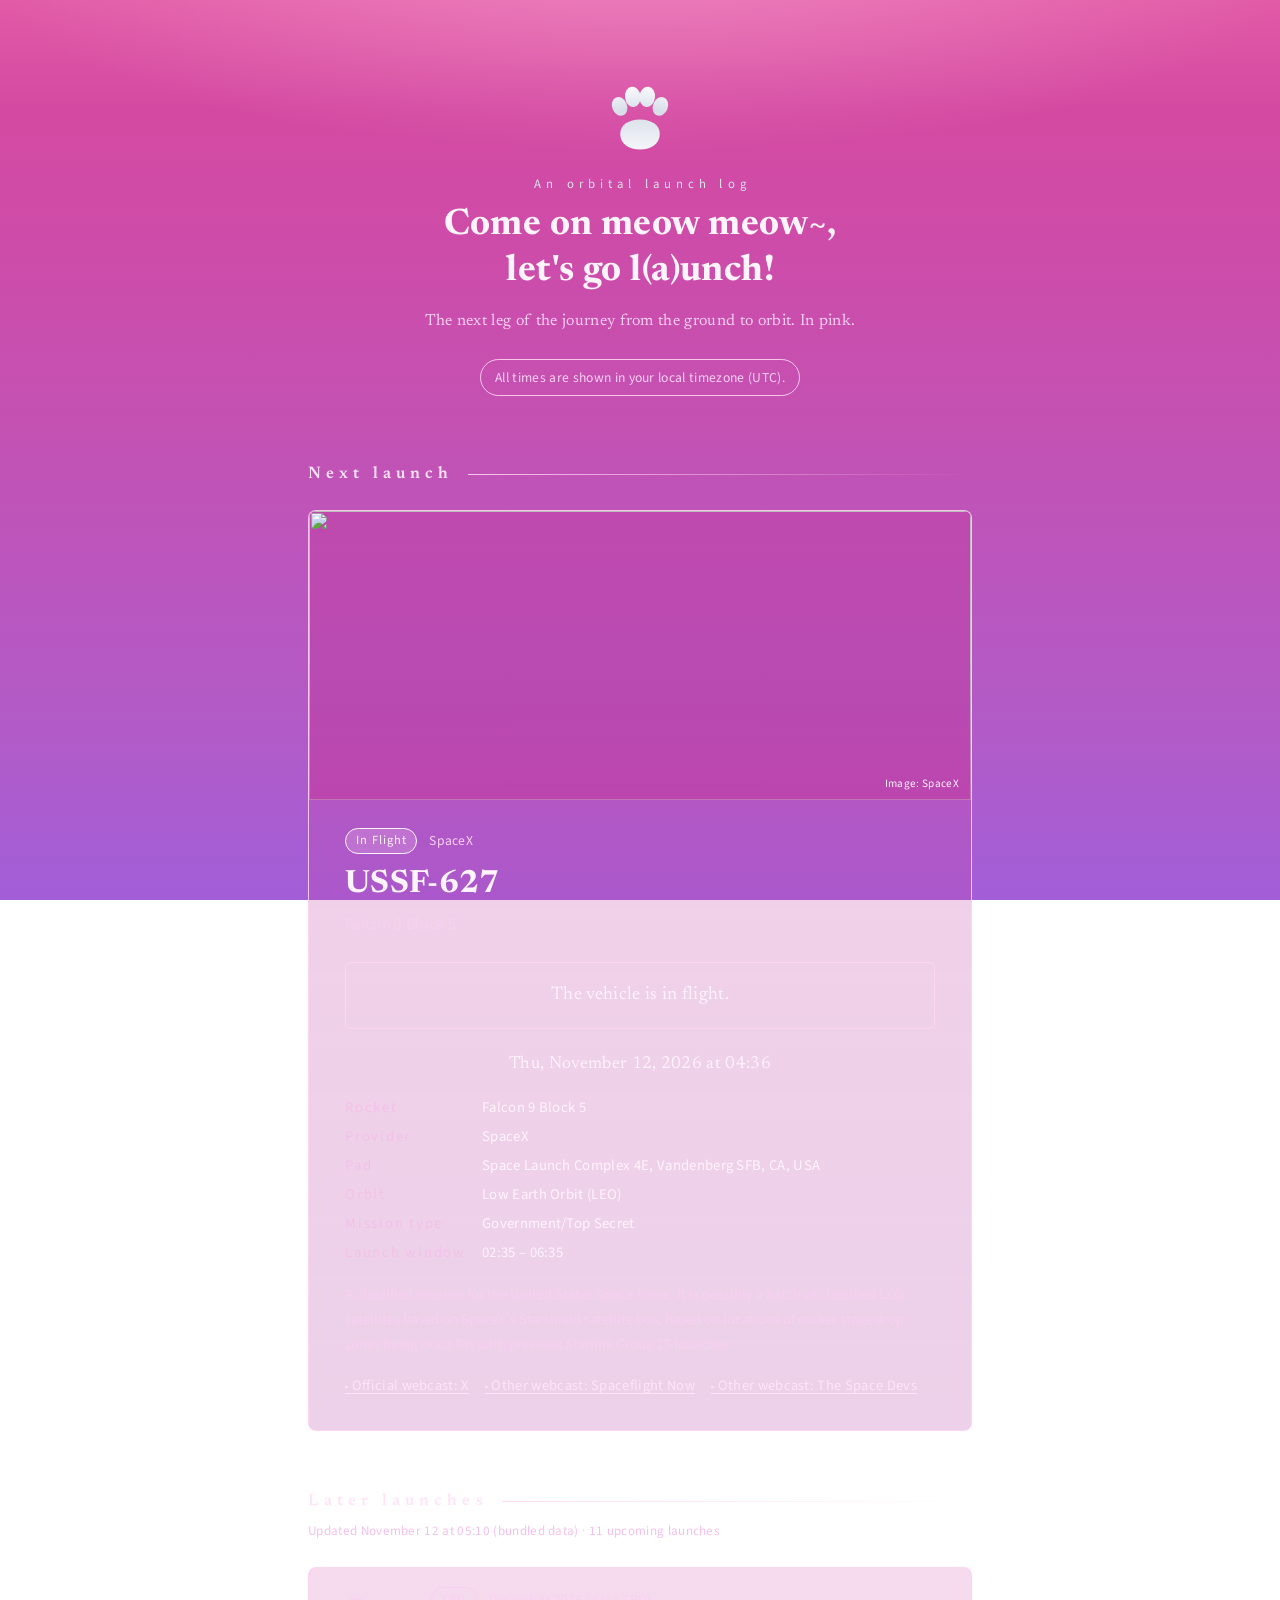
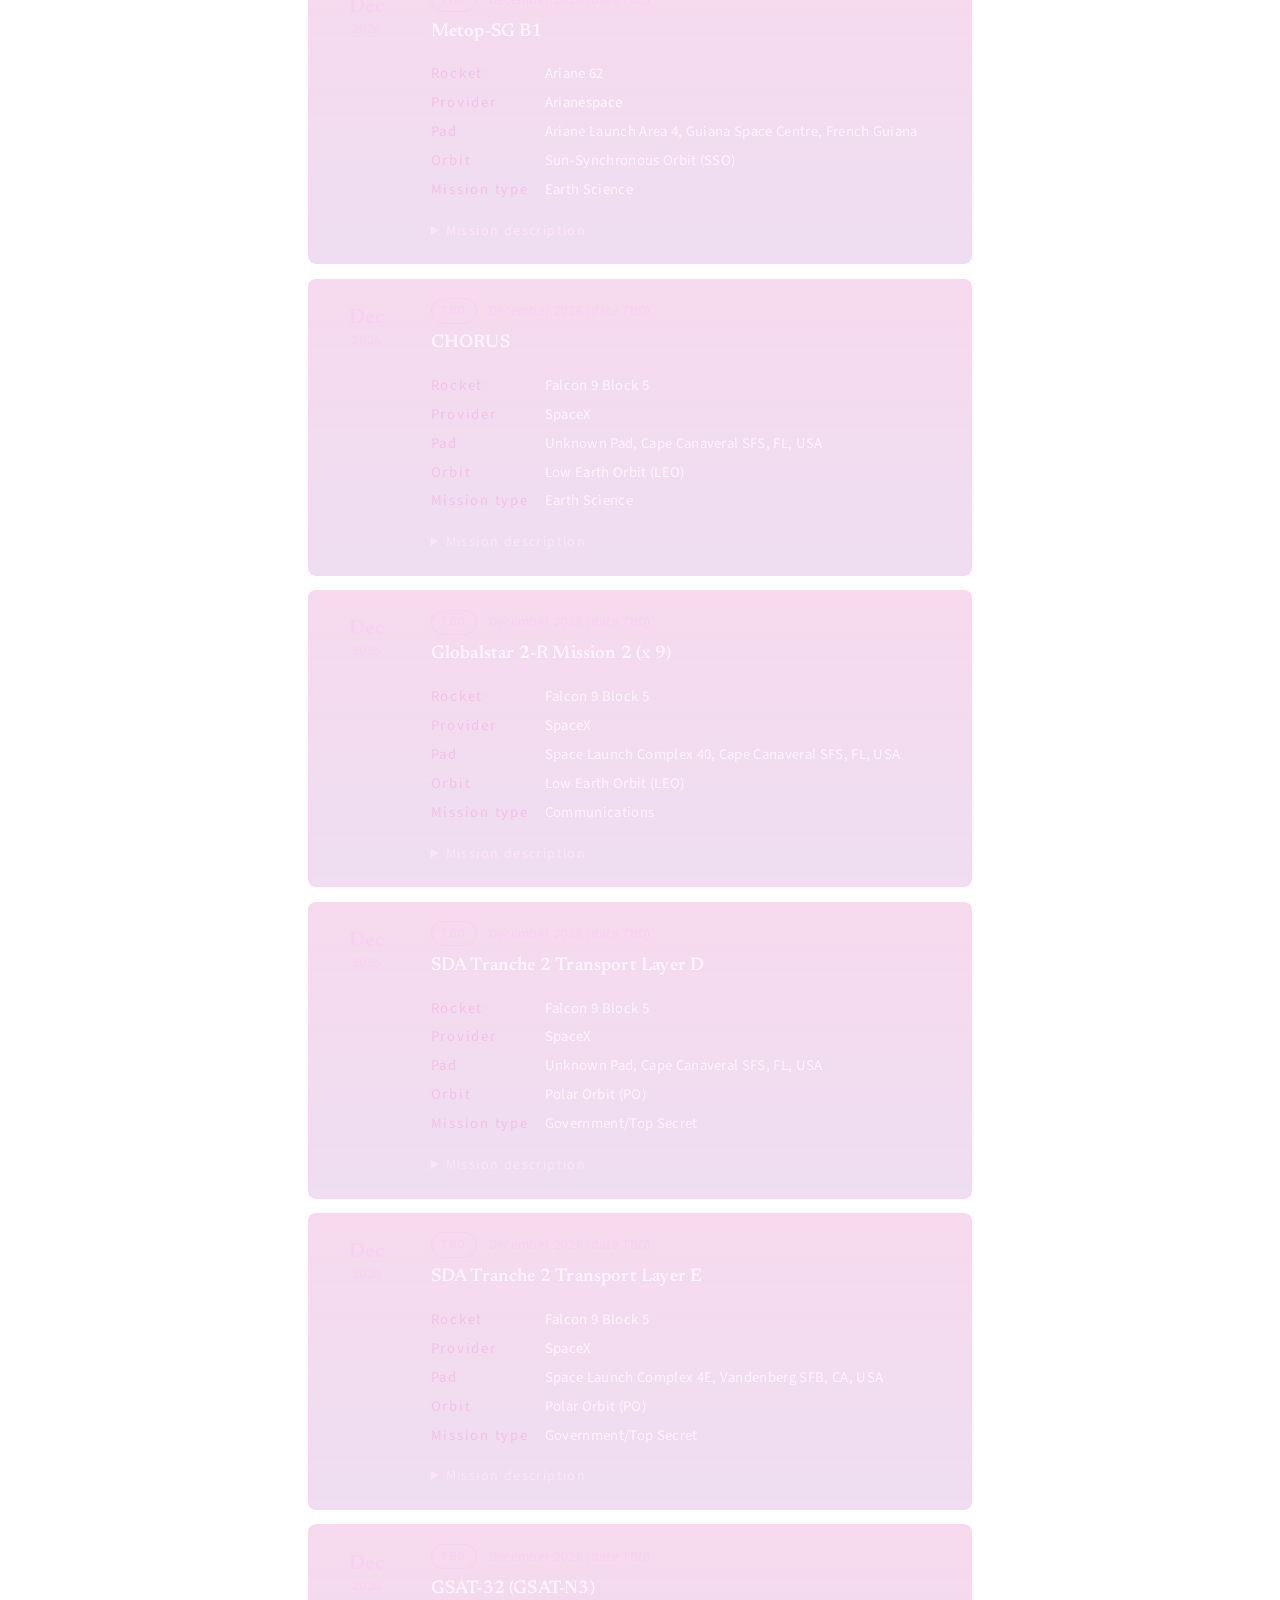
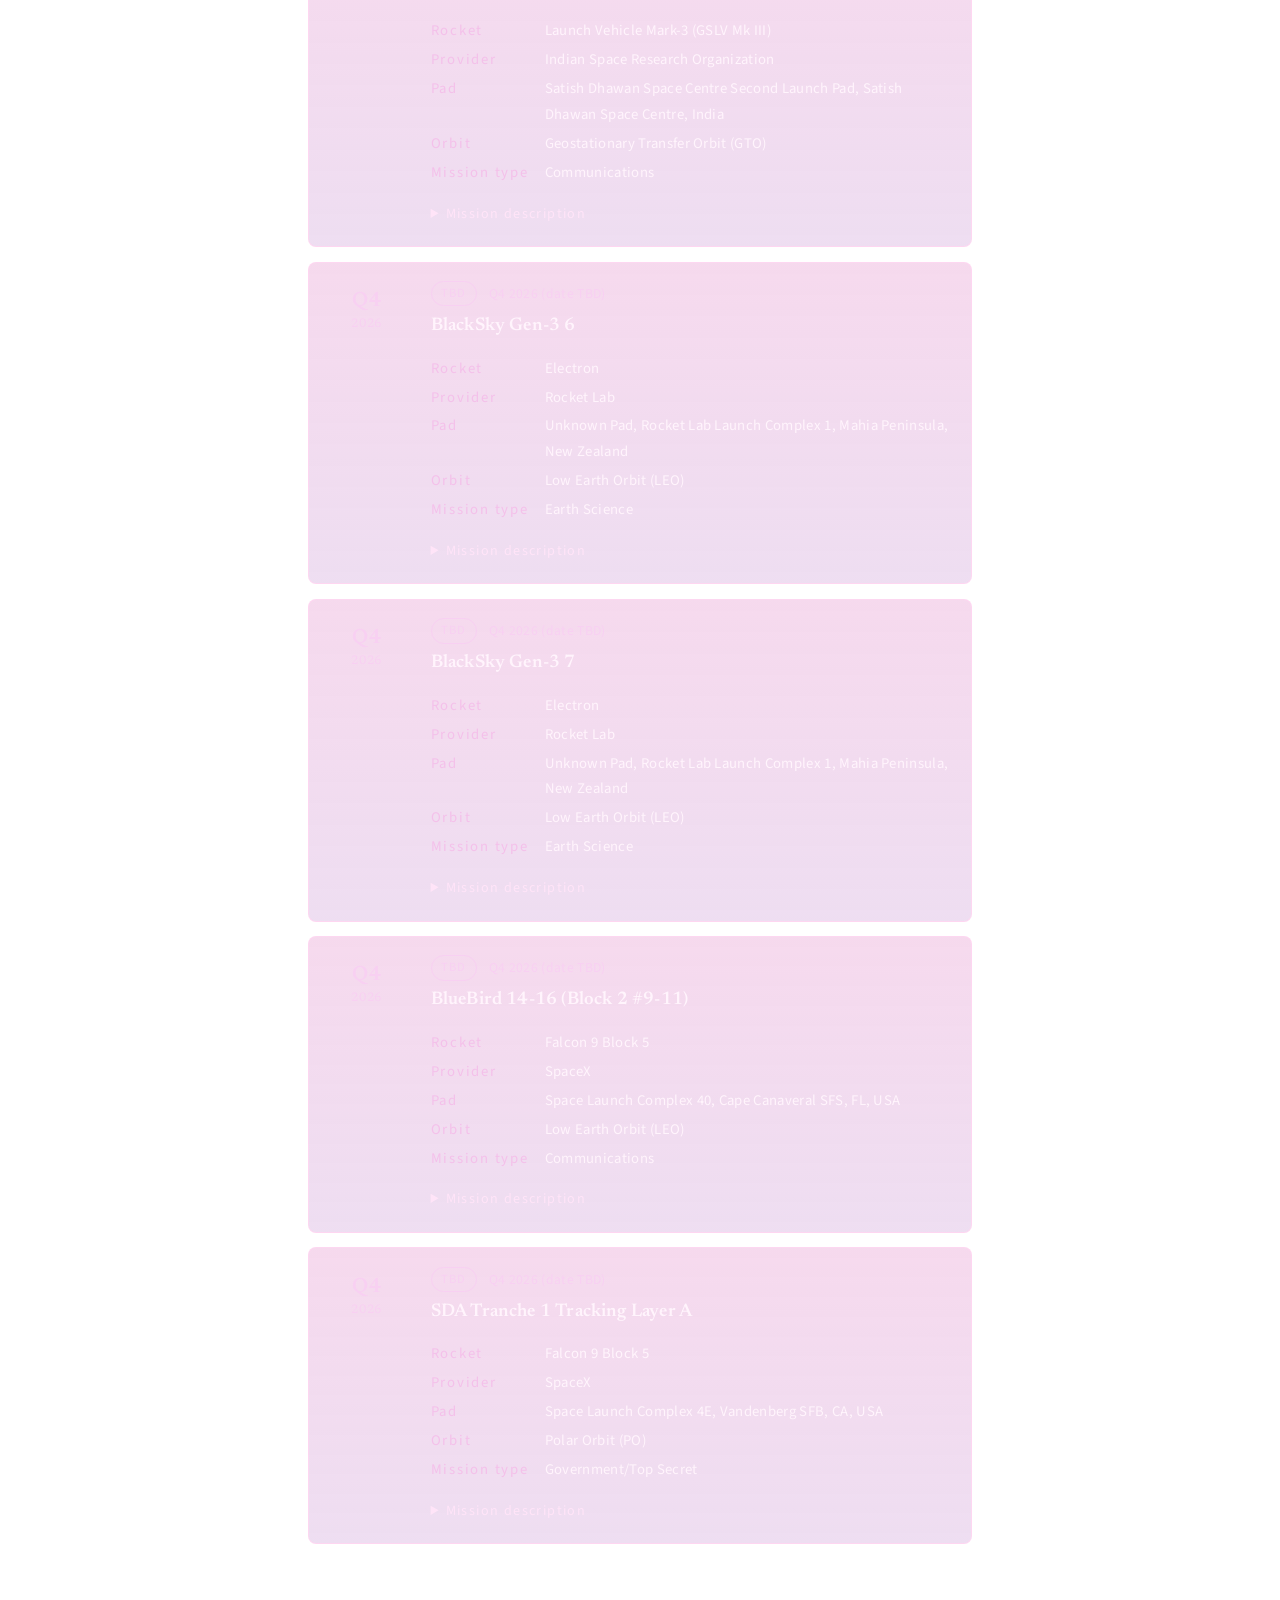
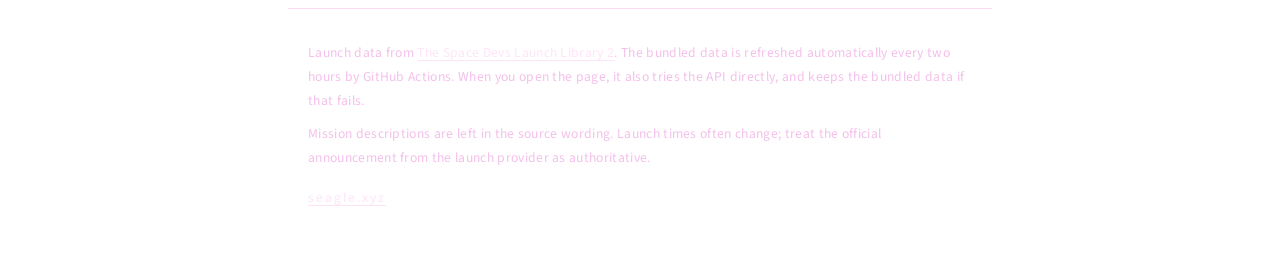
==== pink/index.html @ 797d3ab5 "Add a hidden pink launch log at /pink/ Standalone copy of the launch tracker with a pink-purple them" ====
<!doctype html>
<html lang="en">
<head>
  <meta charset="utf-8">
  <meta name="viewport" content="width=device-width, initial-scale=1">
  <title>Come on meow meow~, let's go l(a)unch! — An orbital launch log</title>
  <meta name="description" content="Come on meow meow~, let's go l(a)unch! Missions, rockets, pads, and countdowns, shown in your local timezone. Data from The Space Devs Launch Library 2.">
  <meta name="theme-color" content="#d44aa2">
  <meta name="color-scheme" content="light">
  <link rel="icon" href="data:image/svg+xml,%3Csvg xmlns='http://www.w3.org/2000/svg' viewBox='0 0 32 32'%3E%3Cg fill='%23e7ebf2'%3E%3Cellipse cx='8.6' cy='12.6' rx='3.1' ry='4' transform='rotate(-22 8.6 12.6)'/%3E%3Cellipse cx='13.4' cy='8.4' rx='3.2' ry='4.2' transform='rotate(-7 13.4 8.4)'/%3E%3Cellipse cx='18.6' cy='8.4' rx='3.2' ry='4.2' transform='rotate(7 18.6 8.4)'/%3E%3Cellipse cx='23.4' cy='12.6' rx='3.1' ry='4' transform='rotate(22 23.4 12.6)'/%3E%3Cellipse cx='16' cy='22.2' rx='7.4' ry='6'/%3E%3C/g%3E%3C/svg%3E">
  <link rel="preconnect" href="https://fonts.googleapis.com">
  <link rel="preconnect" href="https://fonts.gstatic.com" crossorigin>
  <link href="https://fonts.googleapis.com/css2?family=Newsreader:opsz,wght@6..72,400;6..72,600;6..72,700&family=Source+Sans+3:wght@300;400;500&display=swap" rel="stylesheet">
  <link rel="stylesheet" href="styles.css">
</head>
<body>
  <a class="skip" href="#log">Skip to launch list</a>

  <header class="masthead">
    <svg class="sigil" viewBox="0 0 120 120" aria-hidden="true" focusable="false">
      <defs>
        <linearGradient id="paw-silver" x1="60" y1="8" x2="60" y2="116" gradientUnits="userSpaceOnUse">
          <stop offset="0%" stop-color="#fbfcfe" />
          <stop offset="42%" stop-color="#d8dee8" />
          <stop offset="100%" stop-color="#f4f6fa" />
        </linearGradient>
      </defs>
      <g class="paw" fill="url(#paw-silver)">
        <ellipse cx="26" cy="44" rx="12.5" ry="16" transform="rotate(-22 26 44)" />
        <ellipse cx="48" cy="28" rx="13" ry="17" transform="rotate(-7 48 28)" />
        <ellipse cx="72" cy="28" rx="13" ry="17" transform="rotate(7 72 28)" />
        <ellipse cx="94" cy="44" rx="12.5" ry="16" transform="rotate(22 94 44)" />
        <path d="M60 66c18.2 0 33 9.2 33 23.5 0 16.5-14.8 26.5-33 26.5S27 106 27 89.5C27 75.2 41.8 66 60 66z" />
      </g>
    </svg>
    <p class="kicker">An orbital launch log</p>
    <h1>Come on meow meow~, let's go l(a)unch!</h1>
    <p class="lede">The next leg of the journey from the ground to orbit. In pink.</p>
    <p class="tz-note" id="tz-note">All times are shown in your local timezone.</p>
  </header>

  <main>
    <section class="featured" id="featured" aria-labelledby="featured-heading">
      <h2 id="featured-heading" class="section-title">Next launch</h2>
      <div class="featured-body" id="featured-body">
        <p class="placeholder">Loading launch data…</p>
      </div>
    </section>

    <section class="log" id="log" aria-labelledby="log-heading" tabindex="-1">
      <div class="log-head">
        <h2 id="log-heading" class="section-title">Later launches</h2>
        <p class="log-meta" id="log-meta" aria-live="polite"></p>
      </div>
      <ol class="entries" id="entries"></ol>
    </section>
  </main>

  <footer class="colophon">
    <p>
      Launch data from <a href="https://thespacedevs.com/llapi">The Space Devs Launch Library 2</a>.
      The bundled data is refreshed automatically every two hours by GitHub Actions. When you open the page, it also tries the API directly, and keeps the bundled data if that fails.
    </p>
    <p>Mission descriptions are left in the source wording. Launch times often change; treat the official announcement from the launch provider as authoritative.</p>
    <p class="small"><a href="https://seagle.xyz">seagle.xyz</a></p>
  </footer>

  <template id="tpl-entry">
    <li class="entry">
      <div class="entry-date">
        <span class="entry-day"></span>
        <span class="entry-month"></span>
      </div>
      <article class="entry-main">
        <p class="entry-status"><span class="badge"></span><span class="entry-when"></span></p>
        <h3 class="entry-name"></h3>
        <dl class="facts"></dl>
        <details class="entry-desc" hidden>
          <summary>Mission description</summary>
          <p lang="en"></p>
        </details>
        <p class="entry-links"></p>
      </article>
    </li>
  </template>

  <script src="app.js" defer></script>
</body>
</html>
---- pink/styles.css ----
/* Come on meow meow~, let's go l(a)unch! — bright pink-to-purple wash, light pink type. */

:root {
  --ink: #d44aa2;
  --card: rgba(176, 42, 146, 0.18);
  --card-solid: #c447b0;
  --line: rgba(255, 214, 242, 0.88);
  --paper: #fff4fc;
  --paper-dim: #f8d0f2;
  --muted: #f4c0ea;
  --gold: #ffe4f8;
  --gold-soft: rgba(255, 220, 245, 0.2);
  --silver: #e7ebf2;
  --silver-hi: #fbfcfe;
  --silver-mid: #d8dee8;
  --sage: #ffe8f6;
  --rust: #ffd0ea;
  --sky: #f6d4ff;

  --serif: "Newsreader", "Iowan Old Style", "Palatino Linotype", Palatino, serif;
  --sans: "Source Sans 3", "Source Sans Pro", "Helvetica Neue", Helvetica, Arial, sans-serif;

  --measure: 44rem;
  --radius: 8px;
}

*,
*::before,
*::after { box-sizing: border-box; }

html {
  -webkit-text-size-adjust: 100%;
  color-scheme: light;
}

body {
  margin: 0;
  min-height: 100vh;
  background:
    radial-gradient(78% 34% at 50% -6%, rgba(255, 188, 222, 0.42), transparent 68%),
    linear-gradient(180deg,
      #e15aa6 0%,
      #d44aa2 12%,
      #cd4ca9 28%,
      #c451b2 46%,
      #bb56be 64%,
      #b15bc8 82%,
      #a25ed8 100%);
  background-attachment: fixed;
  color: var(--paper);
  font-family: var(--sans);
  font-weight: 400;
  font-size: 1rem;
  line-height: 1.75;
  letter-spacing: 0.02em;
}

a {
  color: var(--gold);
  text-decoration-thickness: 1px;
  text-underline-offset: 0.2em;
}
a:hover { color: var(--paper); }

:focus-visible {
  outline: 2px solid var(--gold);
  outline-offset: 3px;
  border-radius: 2px;
}

.skip {
  position: absolute;
  left: 1rem;
  top: -3rem;
  padding: 0.5rem 0.9rem;
  background: #d42d92;
  color: #fff5fc;
  border: 1px solid var(--line);
  z-index: 10;
}
.skip:focus { top: 1rem; }

/* ---------- Masthead ---------- */

.masthead {
  max-width: var(--measure);
  margin: 0 auto;
  padding: 3.5rem 1.25rem 1.5rem;
  text-align: center;
}

.sigil {
  width: 4.5rem;
  height: 4.5rem;
  margin-bottom: 0.75rem;
  overflow: visible;
  color: var(--silver);
}

.kicker {
  margin: 0;
  color: var(--silver);
  font-size: 0.8rem;
  letter-spacing: 0.4em;
  padding-left: 0.4em; /* offset letter-spacing so the line stays visually centered */
  background-image: linear-gradient(180deg, var(--silver-hi) 0%, var(--silver-mid) 46%, #f4f6fa 100%);
  -webkit-background-clip: text;
  background-clip: text;
  -webkit-text-fill-color: transparent;
}

h1 {
  margin: 0.45rem 0 0.7rem;
  font-family: var(--serif);
  font-weight: 700;
  font-size: clamp(1.7rem, 4.5vw, 2.28rem);
  letter-spacing: 0.012em;
  padding-left: 0.012em;
  line-height: 1.28;
  text-wrap: balance;
  color: var(--paper);
}

.lede {
  margin: 0 auto;
  max-width: 28em;
  color: var(--paper-dim);
  font-family: var(--serif);
}

.tz-note {
  display: inline-block;
  margin: 1.5rem 0 0;
  padding: 0.35rem 0.9rem;
  border: 1px solid var(--line);
  border-radius: 999px;
  color: var(--paper-dim);
  font-size: 0.85rem;
}

/* ---------- Shared ---------- */

main {
  max-width: var(--measure);
  margin: 0 auto;
  padding: 0 1.25rem;
}

.section-title {
  display: flex;
  align-items: center;
  gap: 0.9rem;
  margin: 0 0 1.25rem;
  font-family: var(--serif);
  font-weight: 600;
  font-size: 1.05rem;
  letter-spacing: 0.3em;
  color: var(--gold);
}
.section-title::after {
  content: "";
  flex: 1;
  height: 1px;
  background: linear-gradient(to right, var(--line), transparent);
}

.badge {
  display: inline-block;
  padding: 0.05rem 0.6rem;
  border: 1px solid currentColor;
  border-radius: 999px;
  font-size: 0.78rem;
  letter-spacing: 0.08em;
  white-space: nowrap;
  color: var(--paper-dim);
}
.badge[data-tone="go"] { color: var(--paper); }
.badge[data-tone="flight"] { color: var(--paper); background: var(--gold-soft); }
.badge[data-tone="hold"] { color: var(--rust); }
.badge[data-tone="tbc"] { color: var(--sky); }

.placeholder,
.empty {
  color: var(--paper-dim);
  font-family: var(--serif);
  text-align: center;
  padding: 2rem 0;
}

/* ---------- Next launch ---------- */

.featured {
  margin: 2.5rem 0 3.5rem;
}

.featured-card {
  position: relative;
  border: 1px solid var(--line);
  border-radius: var(--radius);
  background: linear-gradient(180deg, rgba(214, 84, 176, 0.28), rgba(168, 46, 156, 0.22));
  overflow: hidden;
}

.featured-figure {
  margin: 0;
  position: relative;
  aspect-ratio: 16 / 7;
  background: rgba(176, 48, 150, 0.28);
}
.featured-figure img {
  width: 100%;
  height: 100%;
  object-fit: cover;
  display: block;
  filter: saturate(0.92) brightness(0.98);
}
.featured-figure::after {
  content: "";
  position: absolute;
  inset: 0;
  background: linear-gradient(180deg, transparent 52%, rgba(196, 64, 168, 0.55) 100%);
}
.featured-figure figcaption {
  position: absolute;
  right: 0.75rem;
  bottom: 0.4rem;
  z-index: 1;
  font-size: 0.7rem;
  color: var(--paper);
}

.featured-text {
  padding: 1.25rem 1.25rem 1.5rem;
}

.featured-name {
  margin: 0.6rem 0 0.25rem;
  font-family: var(--serif);
  font-weight: 700;
  font-size: clamp(1.45rem, 5vw, 2rem);
  line-height: 1.35;
  letter-spacing: 0.01em;
  color: var(--paper);
}
.featured-sub {
  margin: 0;
  color: var(--paper-dim);
}

.countdown {
  margin: 1.5rem 0 0.5rem;
  display: grid;
  grid-template-columns: repeat(4, 1fr);
  gap: 0.5rem;
  text-align: center;
}
.countdown-unit {
  padding: 0.75rem 0.25rem 0.5rem;
  border: 1px solid var(--line);
  border-radius: 6px;
  background: rgba(255, 226, 246, 0.12);
}
.countdown-num {
  display: block;
  font-family: var(--serif);
  font-weight: 600;
  font-size: clamp(1.9rem, 9vw, 3rem);
  line-height: 1.1;
  font-variant-numeric: tabular-nums lining-nums;
  color: var(--paper);
}
.countdown-label {
  display: block;
  margin-top: 0.25rem;
  font-size: 0.78rem;
  color: var(--paper-dim);
  letter-spacing: 0.2em;
  padding-left: 0.2em;
}
.countdown-note {
  margin: 0.5rem 0 0;
  text-align: center;
  font-size: 0.85rem;
  color: var(--paper-dim);
}
.countdown-message {
  margin: 1.5rem 0 0.5rem;
  padding: 1rem;
  border: 1px solid var(--line);
  border-radius: 6px;
  text-align: center;
  font-family: var(--serif);
  font-size: 1.15rem;
  color: var(--paper);
}

.featured-when {
  margin: 1.25rem 0 0;
  font-family: var(--serif);
  font-size: 1.1rem;
  text-align: center;
  color: var(--paper);
}

/* ---------- Fact list ---------- */

.facts {
  display: grid;
  grid-template-columns: max-content 1fr;
  gap: 0.2rem 1rem;
  margin: 1rem 0 0;
  font-size: 0.92rem;
}
.facts dt {
  color: var(--muted);
  letter-spacing: 0.12em;
}
.facts dd {
  margin: 0;
  overflow-wrap: anywhere;
  color: var(--paper);
}

/* ---------- Description and links ---------- */

.entry-desc,
.featured-desc {
  margin-top: 1rem;
}
summary {
  cursor: pointer;
  color: var(--gold);
  font-size: 0.88rem;
  letter-spacing: 0.1em;
  width: fit-content;
}
details p,
.featured-desc p {
  margin: 0.5rem 0 0;
  color: var(--paper-dim);
  font-size: 0.92rem;
  line-height: 1.7;
  letter-spacing: 0;
  white-space: pre-line;
}

.entry-links,
.featured-links {
  display: flex;
  flex-wrap: wrap;
  gap: 0.4rem 1rem;
  margin: 1rem 0 0;
  font-size: 0.9rem;
}
.entry-links:empty { display: none; }
.watch::before {
  content: "▸ ";
  font-size: 0.8em;
}
.watch[data-live="true"]::after {
  content: "Live";
  margin-left: 0.4rem;
  padding: 0 0.4rem;
  border-radius: 2px;
  background: #e23d9c;
  color: #fff5fc;
  font-size: 0.75rem;
}

/* ---------- Later launches ---------- */

.log { margin-bottom: 4rem; }
.log:focus { outline: none; }

.log-head .section-title { margin-bottom: 0.25rem; }
.log-meta {
  margin: 0 0 1.5rem;
  font-size: 0.82rem;
  color: var(--muted);
}

.entries {
  list-style: none;
  margin: 0;
  padding: 0;
  display: flex;
  flex-direction: column;
  gap: 0.9rem;
}

.entry {
  display: grid;
  grid-template-columns: 3.6rem 1fr;
  gap: 1rem;
  padding: 1.15rem 1.1rem 1.25rem;
  border: 1px solid var(--line);
  border-radius: var(--radius);
  background: linear-gradient(180deg, rgba(214, 84, 176, 0.22), rgba(150, 48, 170, 0.16));
}
.entry:last-child { border-bottom: 1px solid var(--line); }

.entry-date {
  text-align: center;
  font-family: var(--serif);
  line-height: 1.15;
  padding-top: 0.2rem;
  color: var(--paper);
}
.entry-day {
  display: block;
  font-size: 1.9rem;
  font-weight: 600;
  font-variant-numeric: lining-nums;
}
.entry-month {
  display: block;
  margin-top: 0.2rem;
  font-size: 0.78rem;
  color: var(--paper-dim);
  letter-spacing: 0.05em;
}
.entry-date[data-vague="true"] .entry-day {
  color: var(--paper-dim);
  font-size: 1.3rem;
  padding-top: 0.35rem;
}

.entry-main { min-width: 0; }

.entry-status {
  display: flex;
  flex-wrap: wrap;
  align-items: center;
  gap: 0.35rem 0.75rem;
  margin: 0;
  font-size: 0.85rem;
  color: var(--paper-dim);
}

.entry-name {
  margin: 0.4rem 0 0;
  font-family: var(--serif);
  font-weight: 600;
  font-size: 1.15rem;
  line-height: 1.45;
  letter-spacing: 0.01em;
  color: var(--paper);
}

/* ---------- Footer ---------- */

.colophon {
  max-width: var(--measure);
  margin: 0 auto;
  padding: 2rem 1.25rem 3rem;
  border-top: 1px solid var(--line);
  color: var(--muted);
  font-size: 0.85rem;
}
.colophon p { margin: 0 0 0.6rem; }
.colophon .small { margin-top: 1rem; letter-spacing: 0.15em; }

/* ---------- Wider screens ---------- */

@media (min-width: 40rem) {
  .masthead { padding-top: 5rem; }
  .featured-text { padding: 1.75rem 2.25rem 2rem; }
  .entry { grid-template-columns: 5rem 1fr; gap: 1.5rem; }
  .entry-day { font-size: 2.3rem; }
}

/* ---------- Reduced motion ---------- */

@media (prefers-reduced-motion: reduce) {
  html { scroll-behavior: auto; }
}

@media (forced-colors: active) {
  .badge, .countdown-unit, .entry, .featured-card { border: 1px solid CanvasText; }
  .kicker {
    background-image: none;
    color: CanvasText;
    -webkit-text-fill-color: CanvasText;
  }
  .paw { fill: CanvasText; }
}
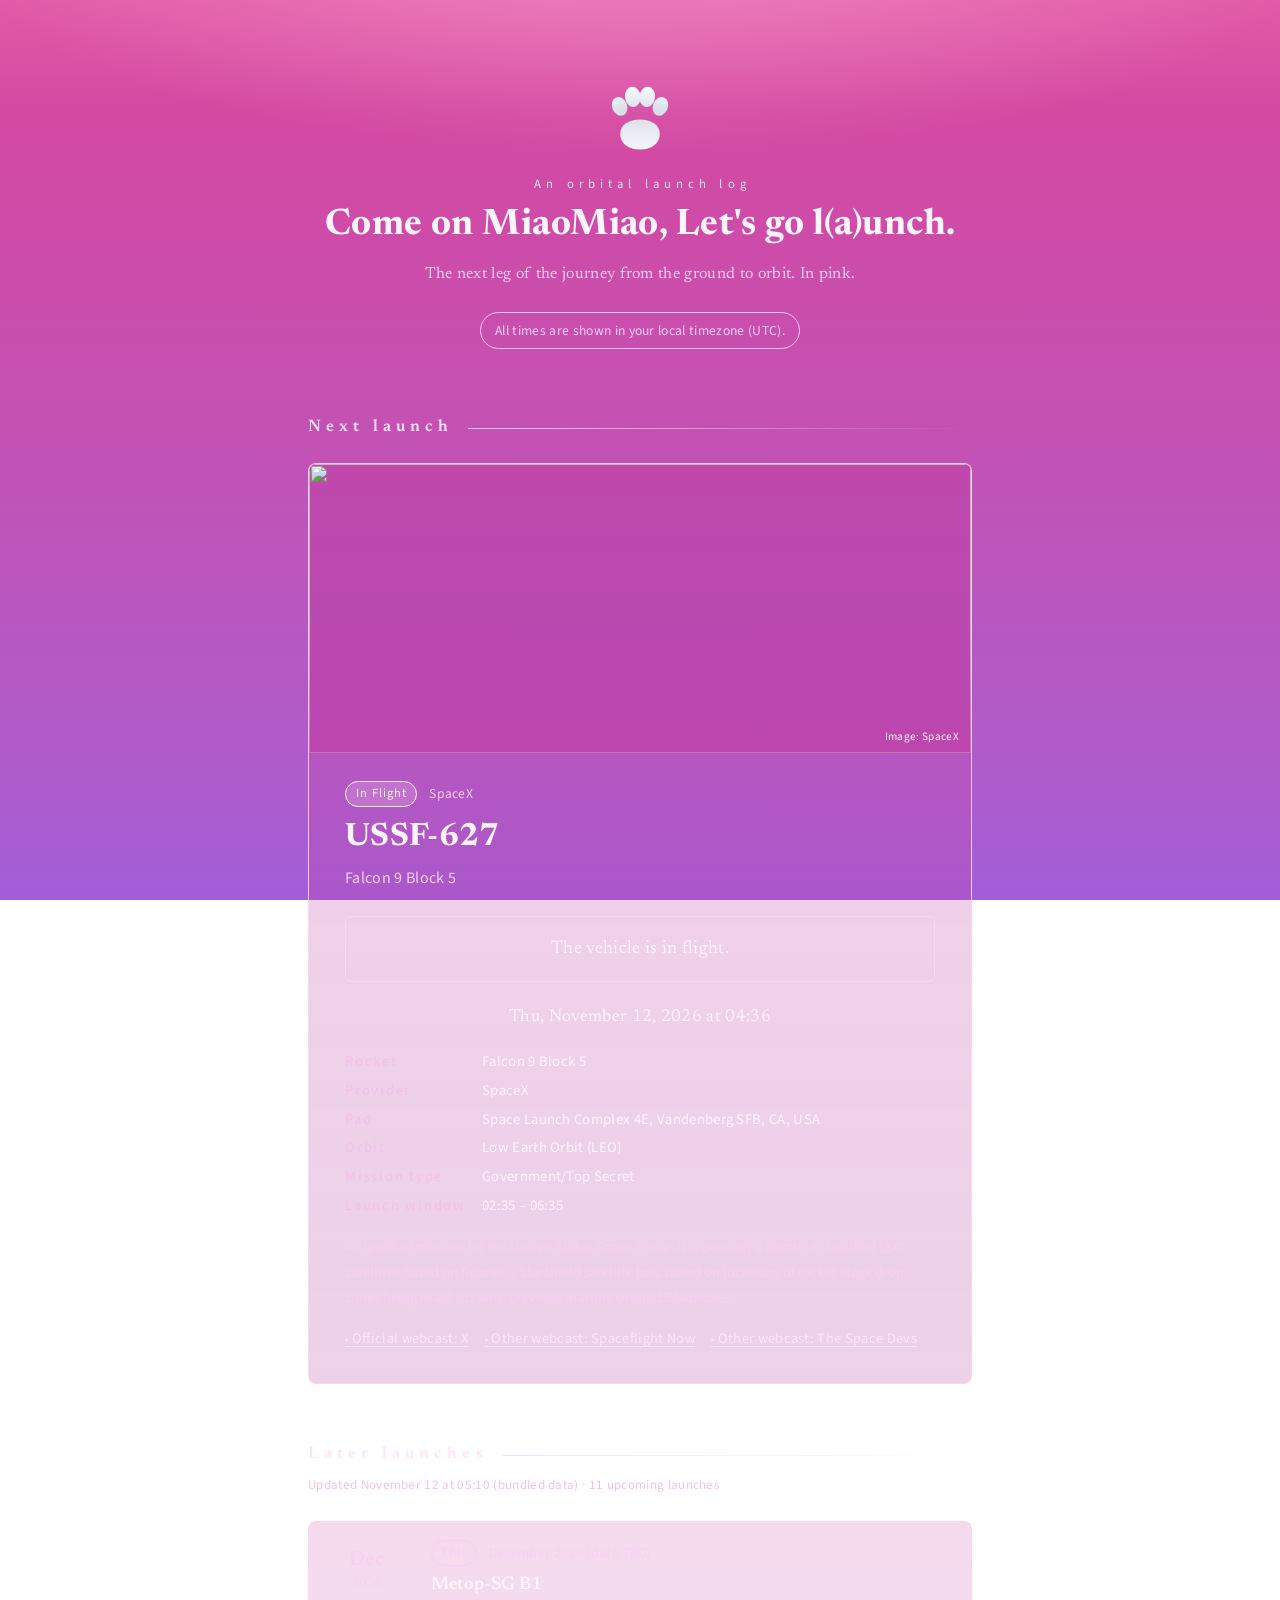
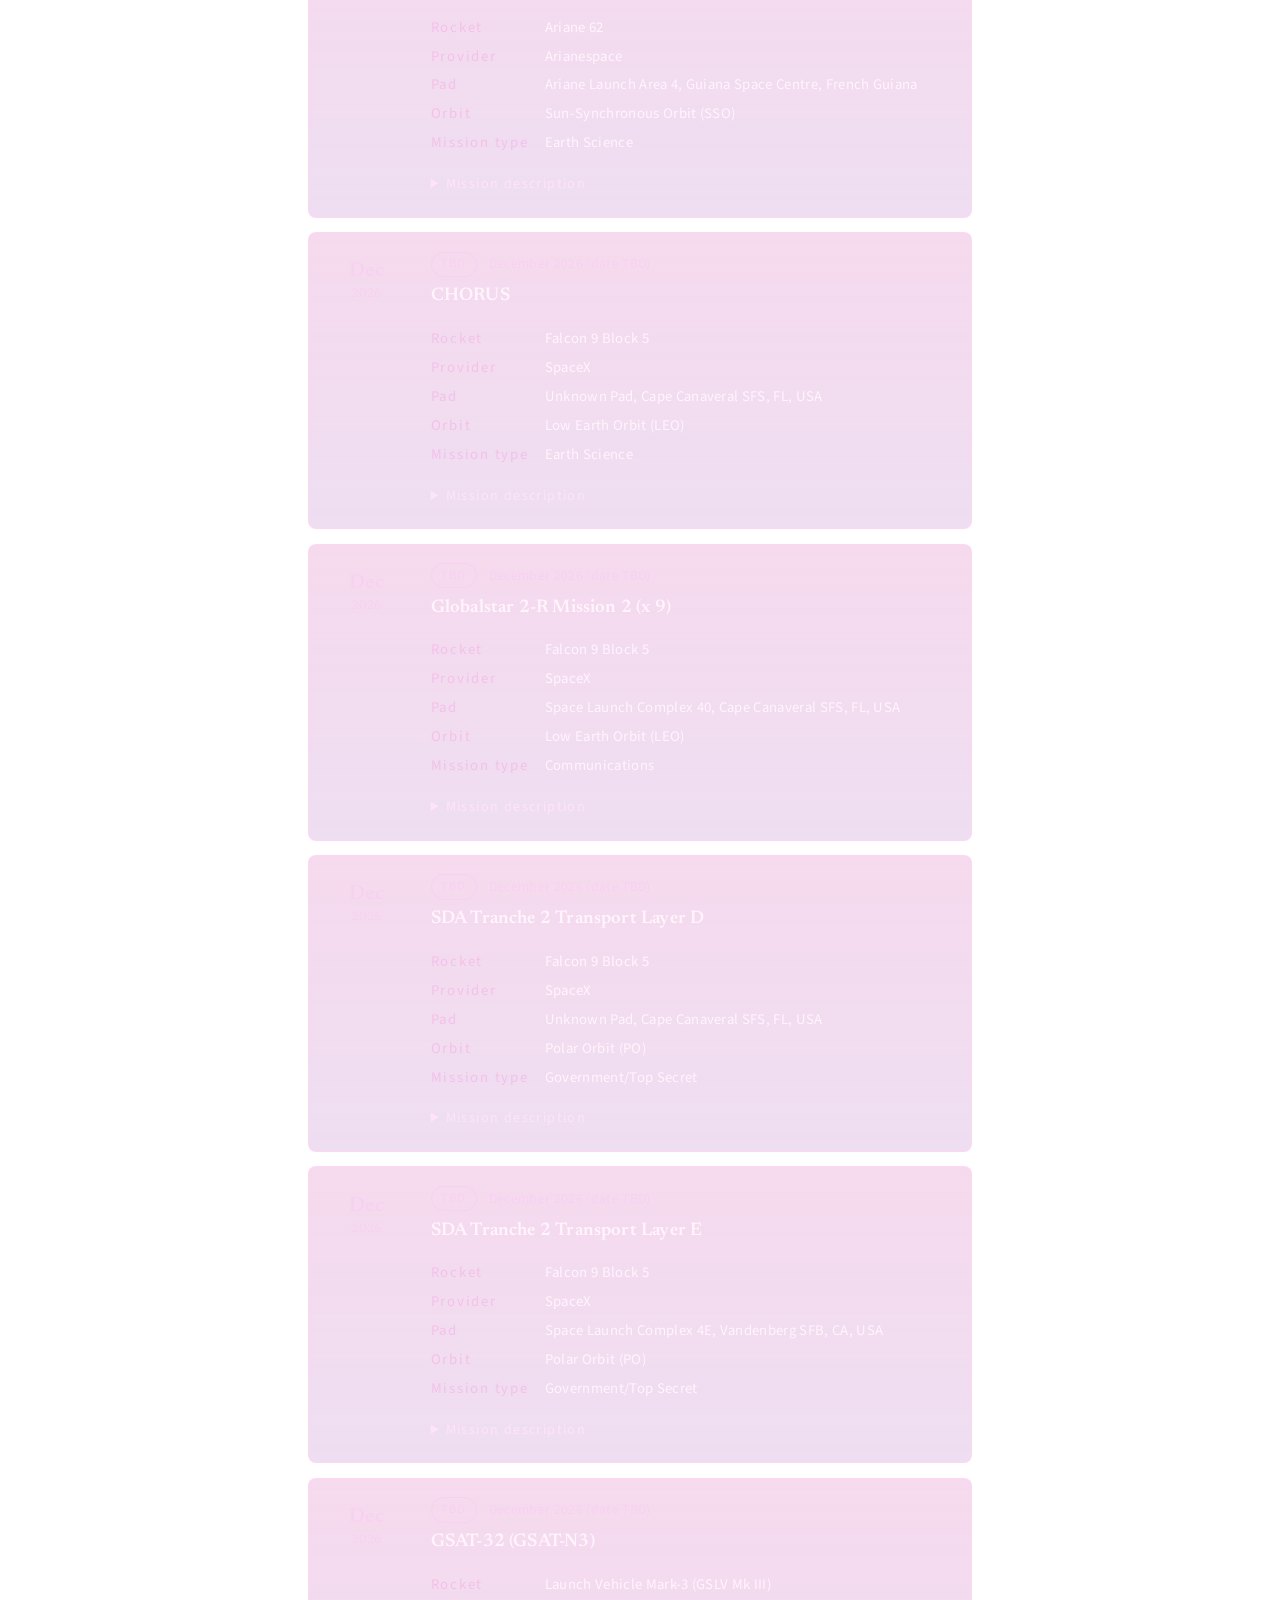
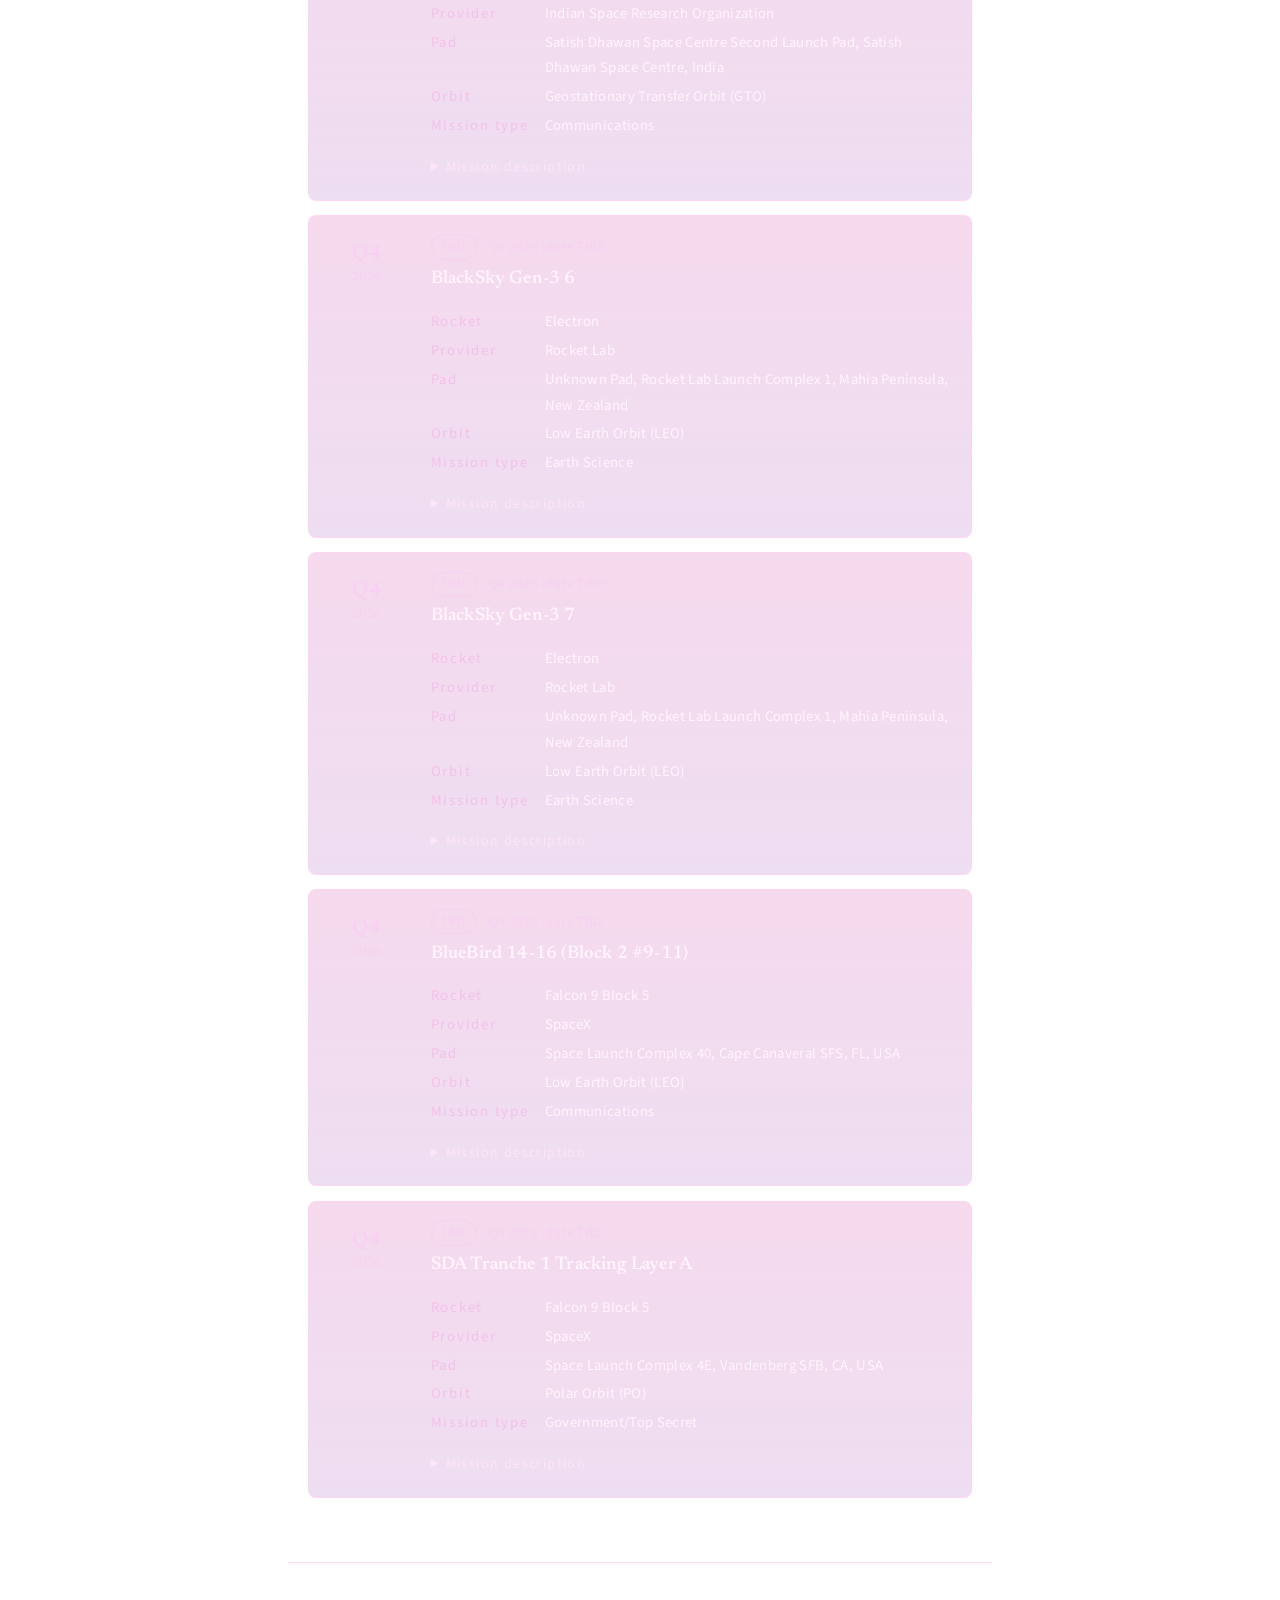
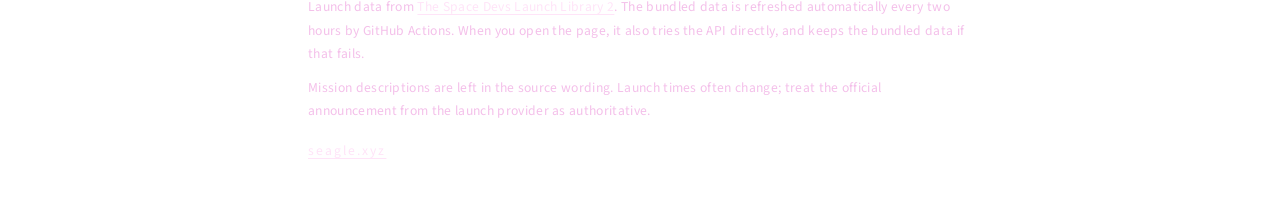
==== commit 51101ce2: "Correct the pink page title to Come on MiaoMiao, Let's go l(a)unch. Co-authored-by: py314159265 <py3" ====
--- a/pink/index.html
+++ b/pink/index.html
@@ -3,8 +3,8 @@
 <head>
   <meta charset="utf-8">
   <meta name="viewport" content="width=device-width, initial-scale=1">
-  <title>Come on meow meow~, let's go l(a)unch! — An orbital launch log</title>
-  <meta name="description" content="Come on meow meow~, let's go l(a)unch! Missions, rockets, pads, and countdowns, shown in your local timezone. Data from The Space Devs Launch Library 2.">
+  <title>Come on MiaoMiao, Let's go l(a)unch. — An orbital launch log</title>
+  <meta name="description" content="Come on MiaoMiao, Let's go l(a)unch. Missions, rockets, pads, and countdowns, shown in your local timezone. Data from The Space Devs Launch Library 2.">
   <meta name="theme-color" content="#d44aa2">
   <meta name="color-scheme" content="light">
   <link rel="icon" href="data:image/svg+xml,%3Csvg xmlns='http://www.w3.org/2000/svg' viewBox='0 0 32 32'%3E%3Cg fill='%23e7ebf2'%3E%3Cellipse cx='8.6' cy='12.6' rx='3.1' ry='4' transform='rotate(-22 8.6 12.6)'/%3E%3Cellipse cx='13.4' cy='8.4' rx='3.2' ry='4.2' transform='rotate(-7 13.4 8.4)'/%3E%3Cellipse cx='18.6' cy='8.4' rx='3.2' ry='4.2' transform='rotate(7 18.6 8.4)'/%3E%3Cellipse cx='23.4' cy='12.6' rx='3.1' ry='4' transform='rotate(22 23.4 12.6)'/%3E%3Cellipse cx='16' cy='22.2' rx='7.4' ry='6'/%3E%3C/g%3E%3C/svg%3E">
@@ -34,7 +34,7 @@
       </g>
     </svg>
     <p class="kicker">An orbital launch log</p>
-    <h1>Come on meow meow~, let's go l(a)unch!</h1>
+    <h1>Come on MiaoMiao, Let's go l(a)unch.</h1>
     <p class="lede">The next leg of the journey from the ground to orbit. In pink.</p>
     <p class="tz-note" id="tz-note">All times are shown in your local timezone.</p>
   </header>
--- a/pink/styles.css
+++ b/pink/styles.css
@@ -1,4 +1,4 @@
-/* Come on meow meow~, let's go l(a)unch! — bright pink-to-purple wash, light pink type. */
+/* Come on MiaoMiao, Let's go l(a)unch. — bright pink-to-purple wash, light pink type. */
 
 :root {
   --ink: #d44aa2;
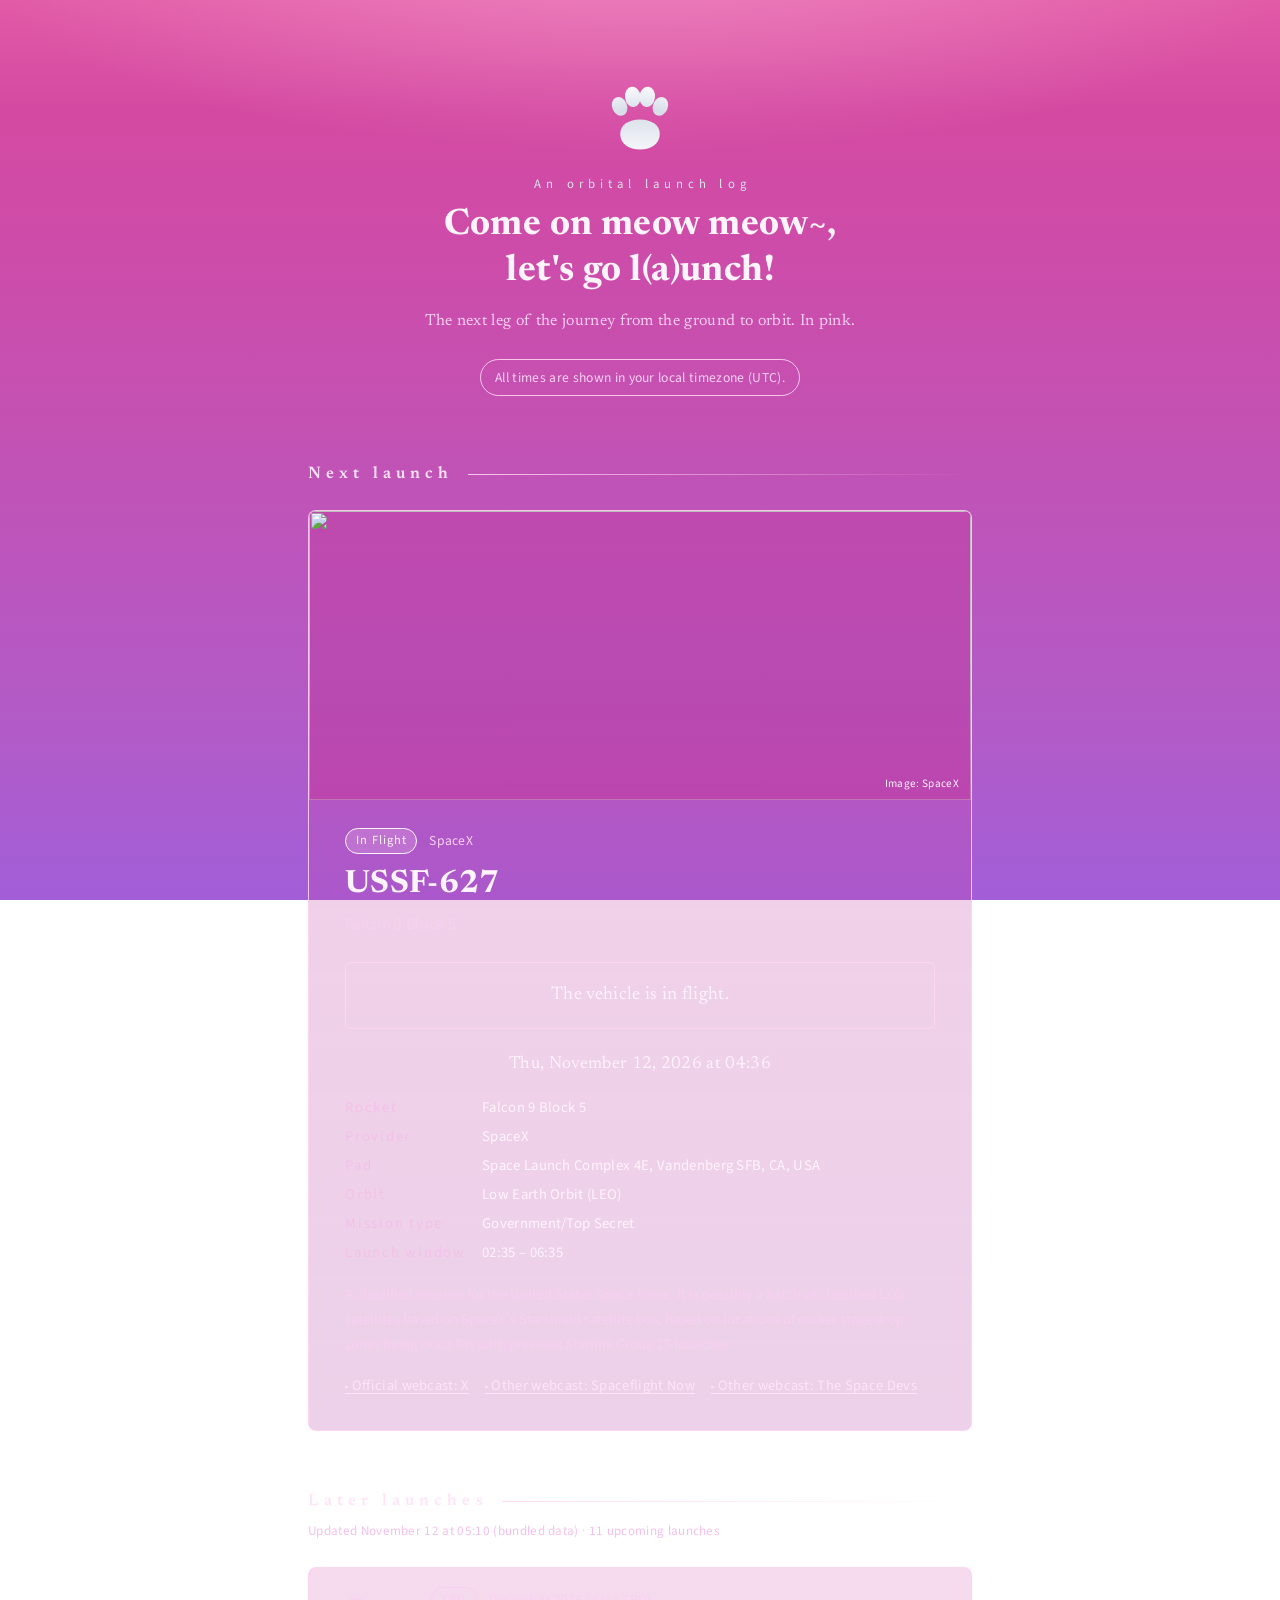
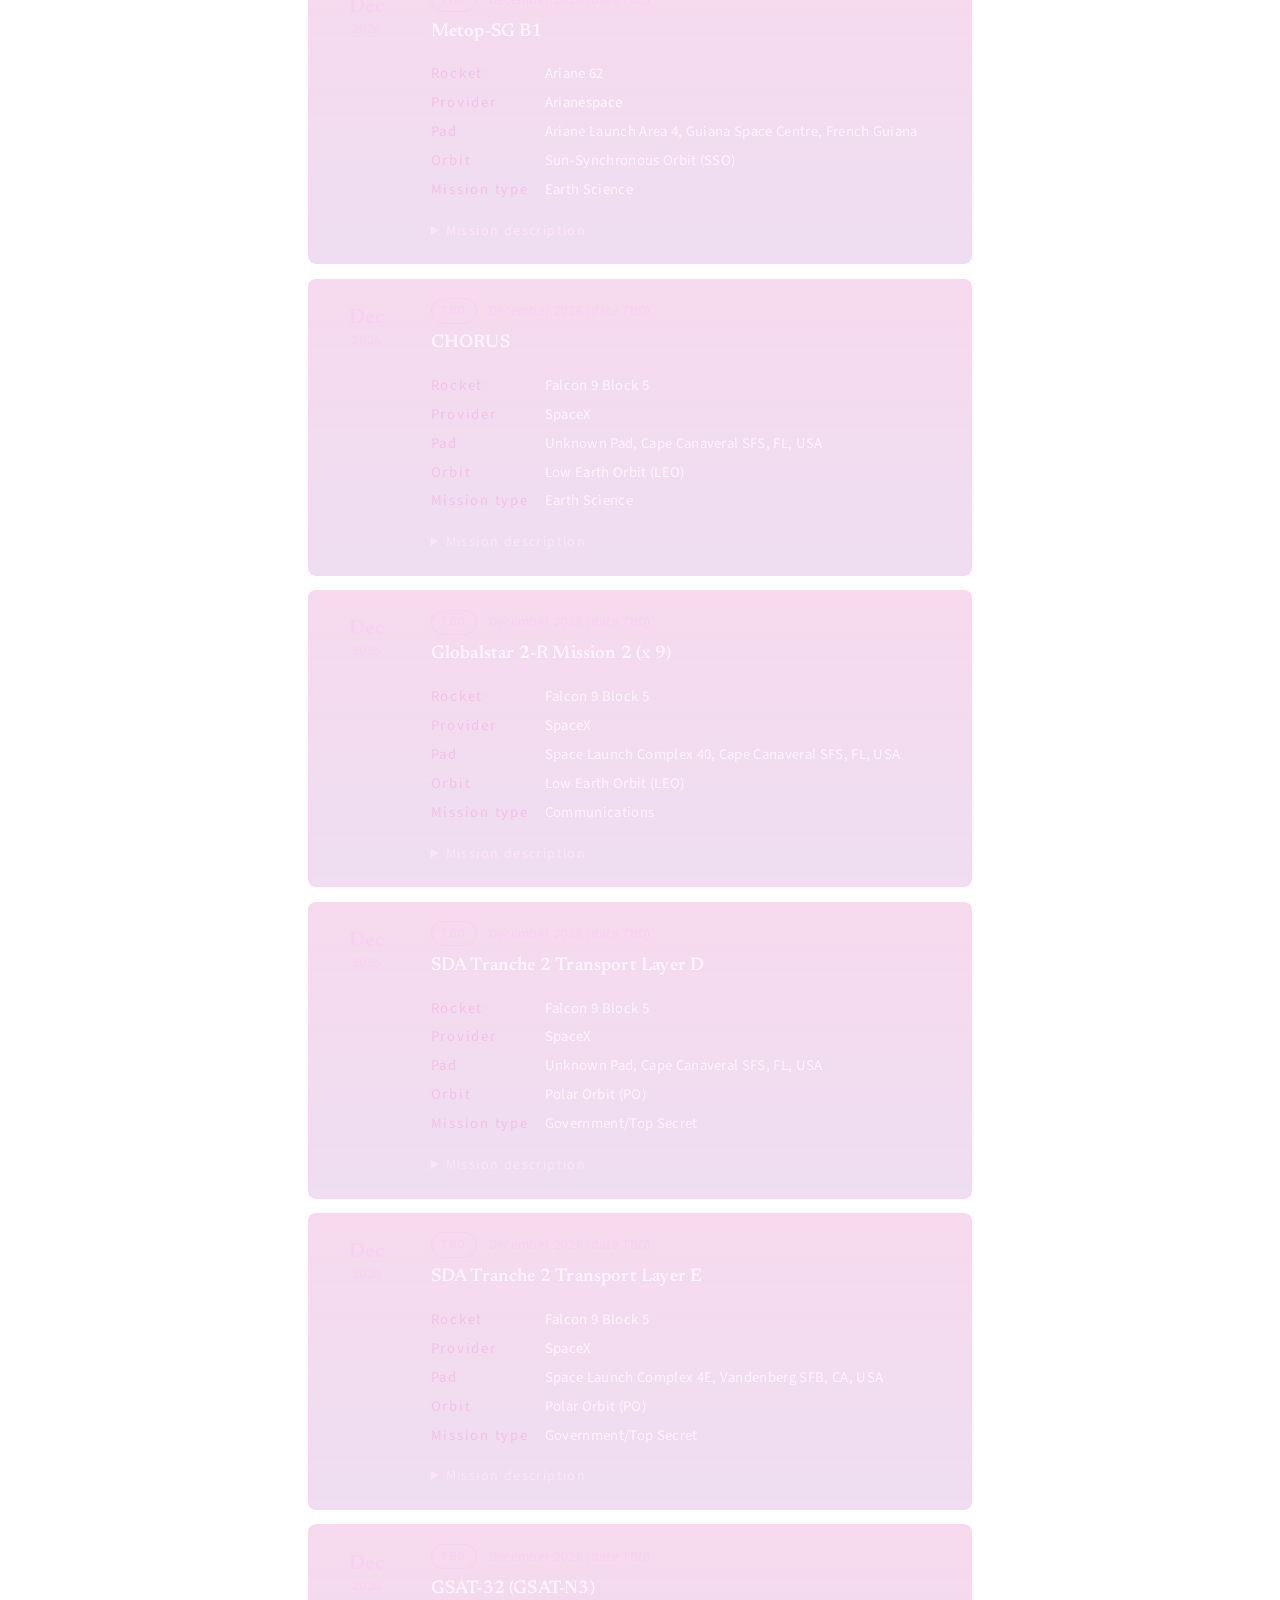
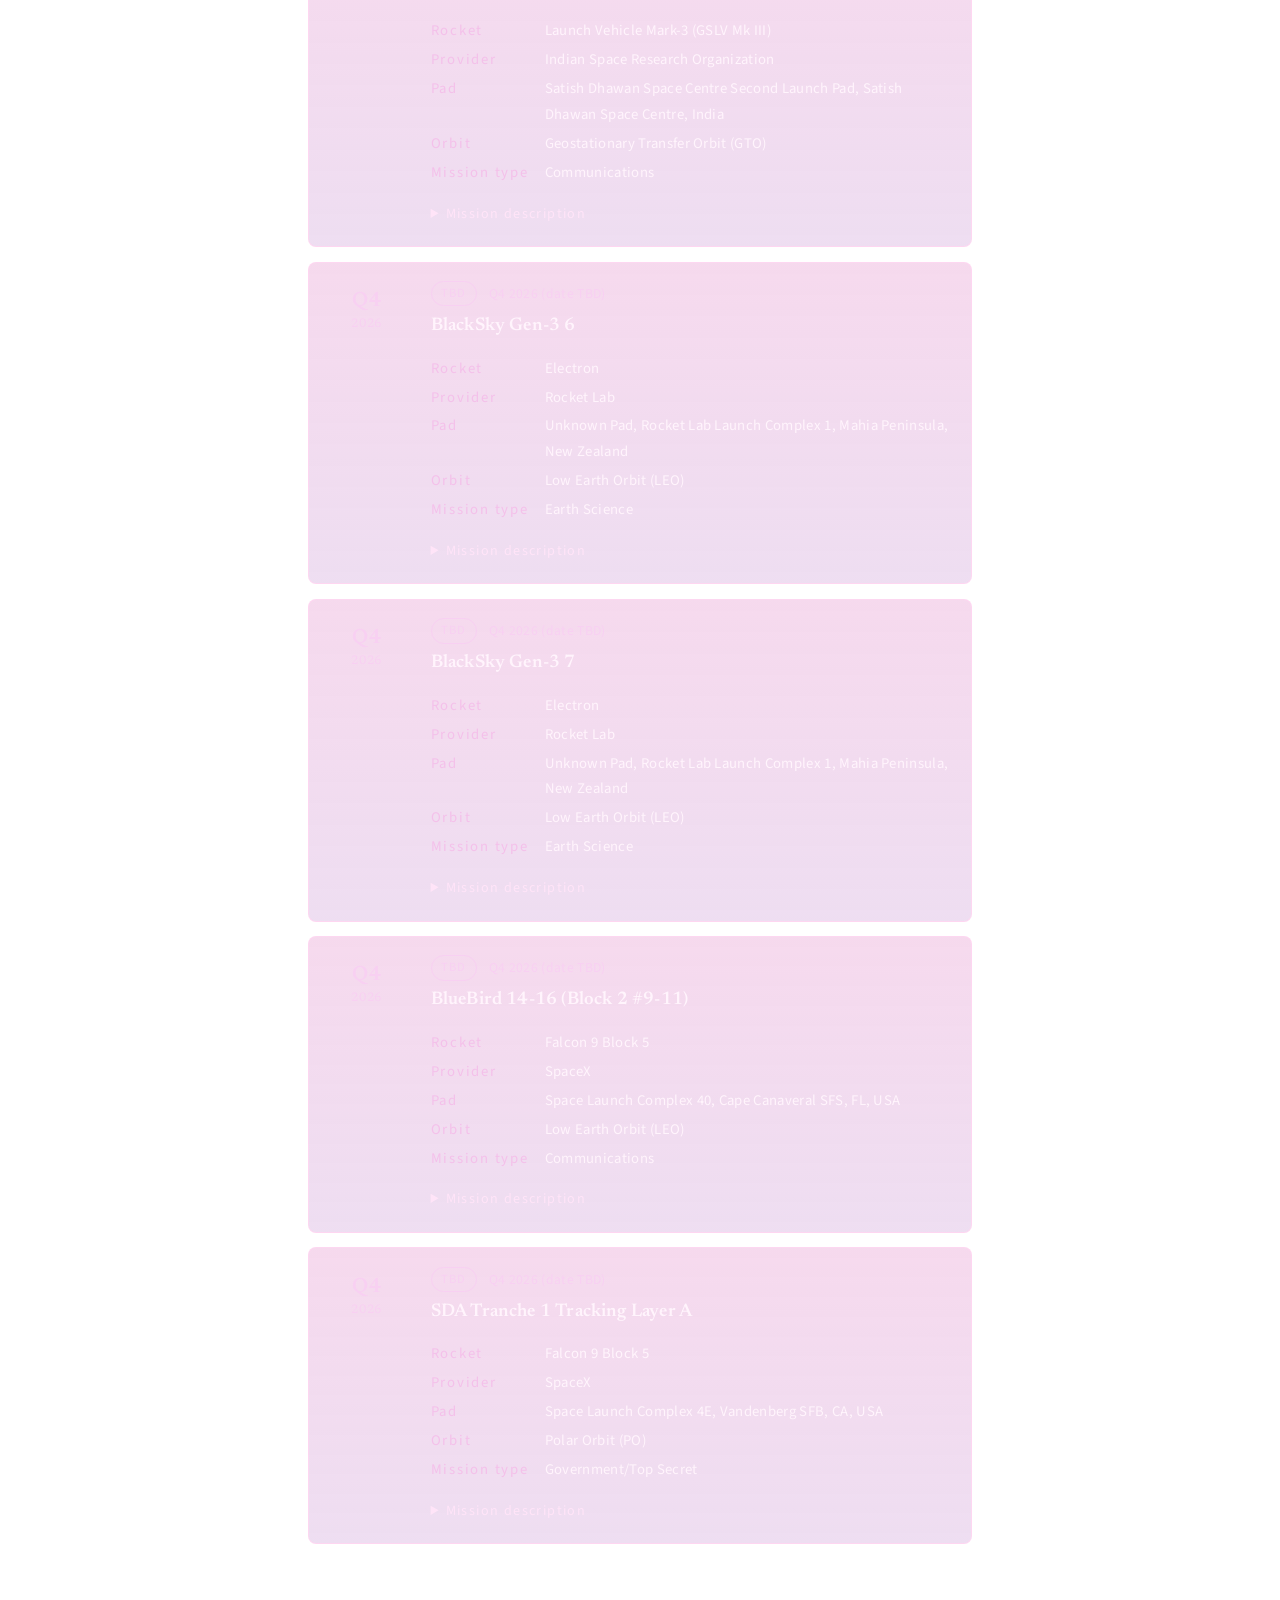
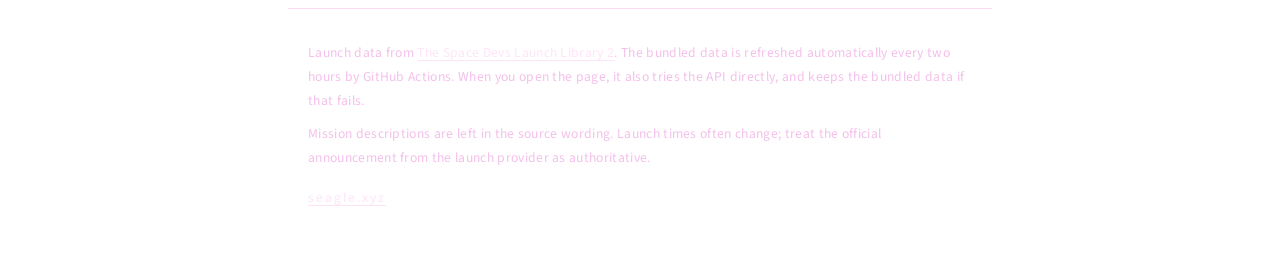
==== commit 2edcf2f6: "Restore the pink page title to Come on meow meow~, let's go l(a)unch! Co-authored-by: py314159265 <p" ====
--- a/pink/index.html
+++ b/pink/index.html
@@ -3,8 +3,8 @@
 <head>
   <meta charset="utf-8">
   <meta name="viewport" content="width=device-width, initial-scale=1">
-  <title>Come on MiaoMiao, Let's go l(a)unch. — An orbital launch log</title>
-  <meta name="description" content="Come on MiaoMiao, Let's go l(a)unch. Missions, rockets, pads, and countdowns, shown in your local timezone. Data from The Space Devs Launch Library 2.">
+  <title>Come on meow meow~, let's go l(a)unch! — An orbital launch log</title>
+  <meta name="description" content="Come on meow meow~, let's go l(a)unch! Missions, rockets, pads, and countdowns, shown in your local timezone. Data from The Space Devs Launch Library 2.">
   <meta name="theme-color" content="#d44aa2">
   <meta name="color-scheme" content="light">
   <link rel="icon" href="data:image/svg+xml,%3Csvg xmlns='http://www.w3.org/2000/svg' viewBox='0 0 32 32'%3E%3Cg fill='%23e7ebf2'%3E%3Cellipse cx='8.6' cy='12.6' rx='3.1' ry='4' transform='rotate(-22 8.6 12.6)'/%3E%3Cellipse cx='13.4' cy='8.4' rx='3.2' ry='4.2' transform='rotate(-7 13.4 8.4)'/%3E%3Cellipse cx='18.6' cy='8.4' rx='3.2' ry='4.2' transform='rotate(7 18.6 8.4)'/%3E%3Cellipse cx='23.4' cy='12.6' rx='3.1' ry='4' transform='rotate(22 23.4 12.6)'/%3E%3Cellipse cx='16' cy='22.2' rx='7.4' ry='6'/%3E%3C/g%3E%3C/svg%3E">
@@ -34,7 +34,7 @@
       </g>
     </svg>
     <p class="kicker">An orbital launch log</p>
-    <h1>Come on MiaoMiao, Let's go l(a)unch.</h1>
+    <h1>Come on meow meow~, let's go l(a)unch!</h1>
     <p class="lede">The next leg of the journey from the ground to orbit. In pink.</p>
     <p class="tz-note" id="tz-note">All times are shown in your local timezone.</p>
   </header>
--- a/pink/styles.css
+++ b/pink/styles.css
@@ -1,4 +1,4 @@
-/* Come on MiaoMiao, Let's go l(a)unch. — bright pink-to-purple wash, light pink type. */
+/* Come on meow meow~, let's go l(a)unch! — bright pink-to-purple wash, light pink type. */
 
 :root {
   --ink: #d44aa2;
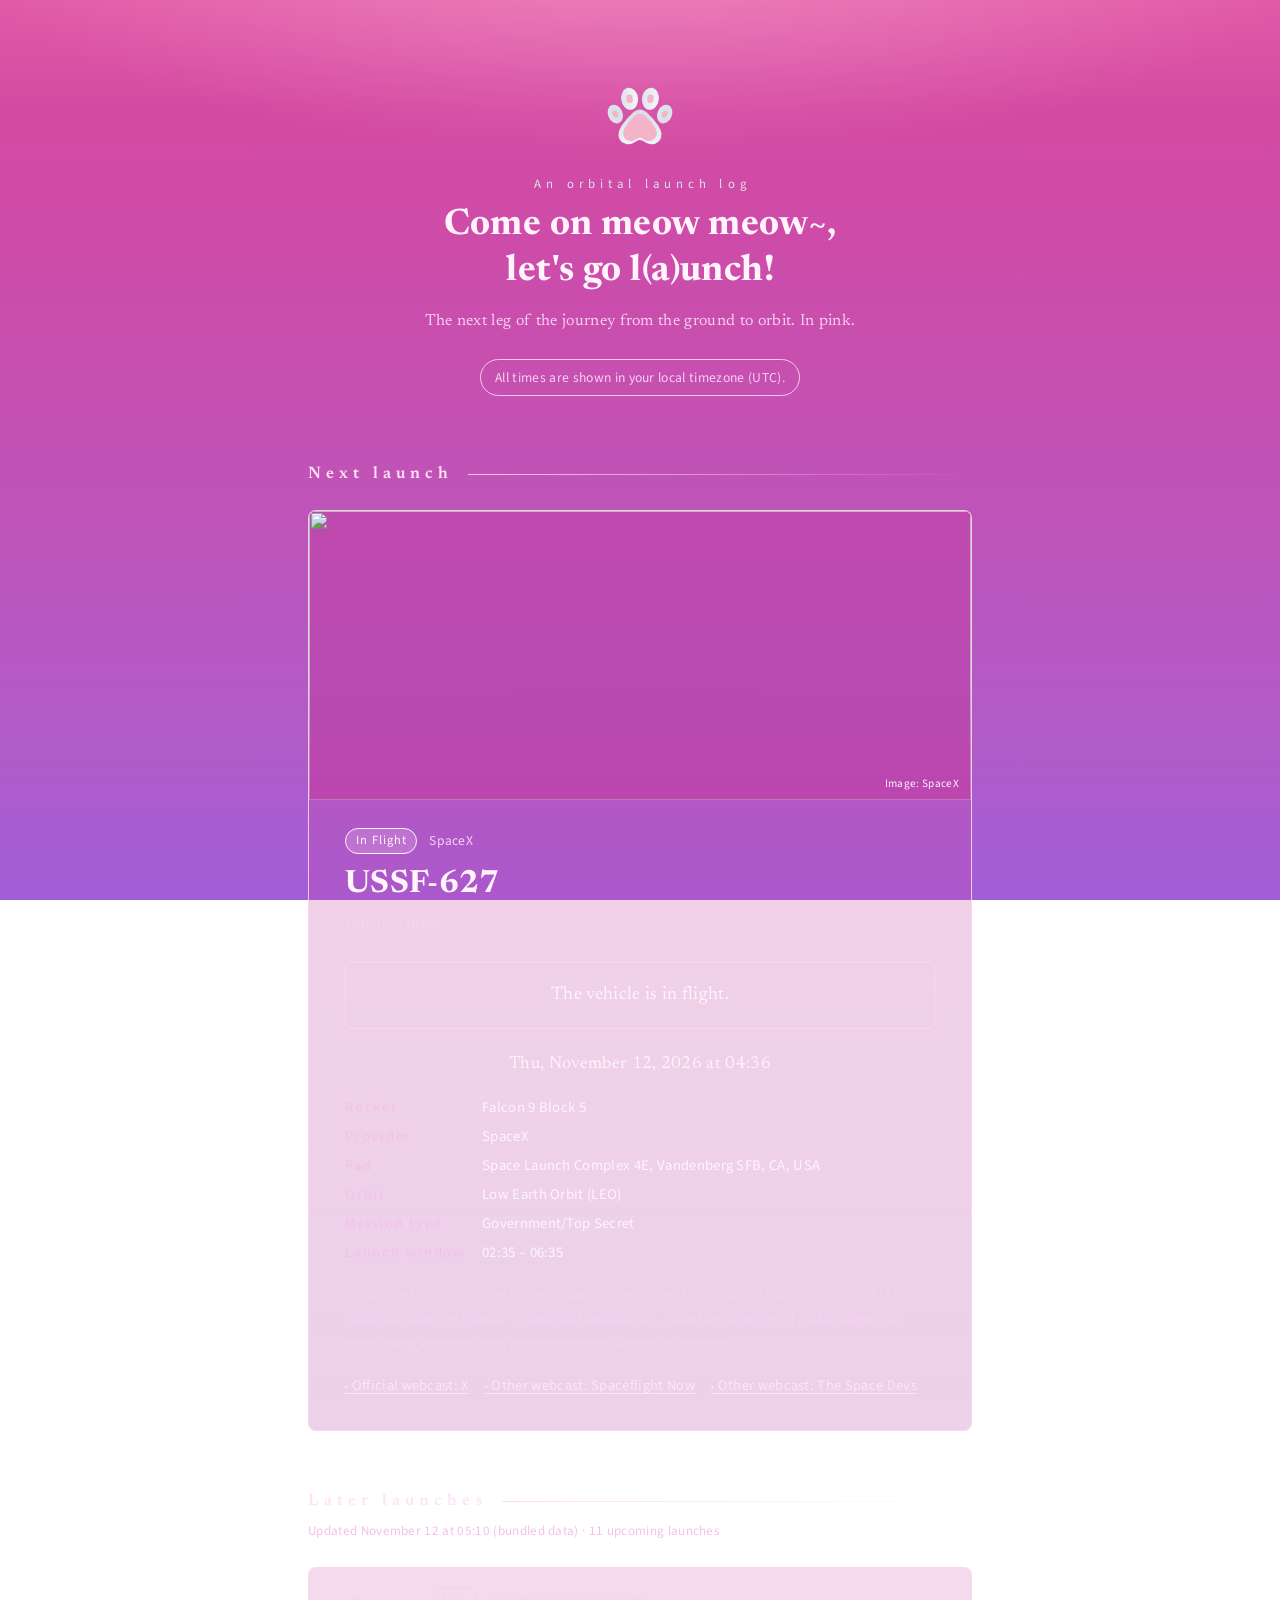
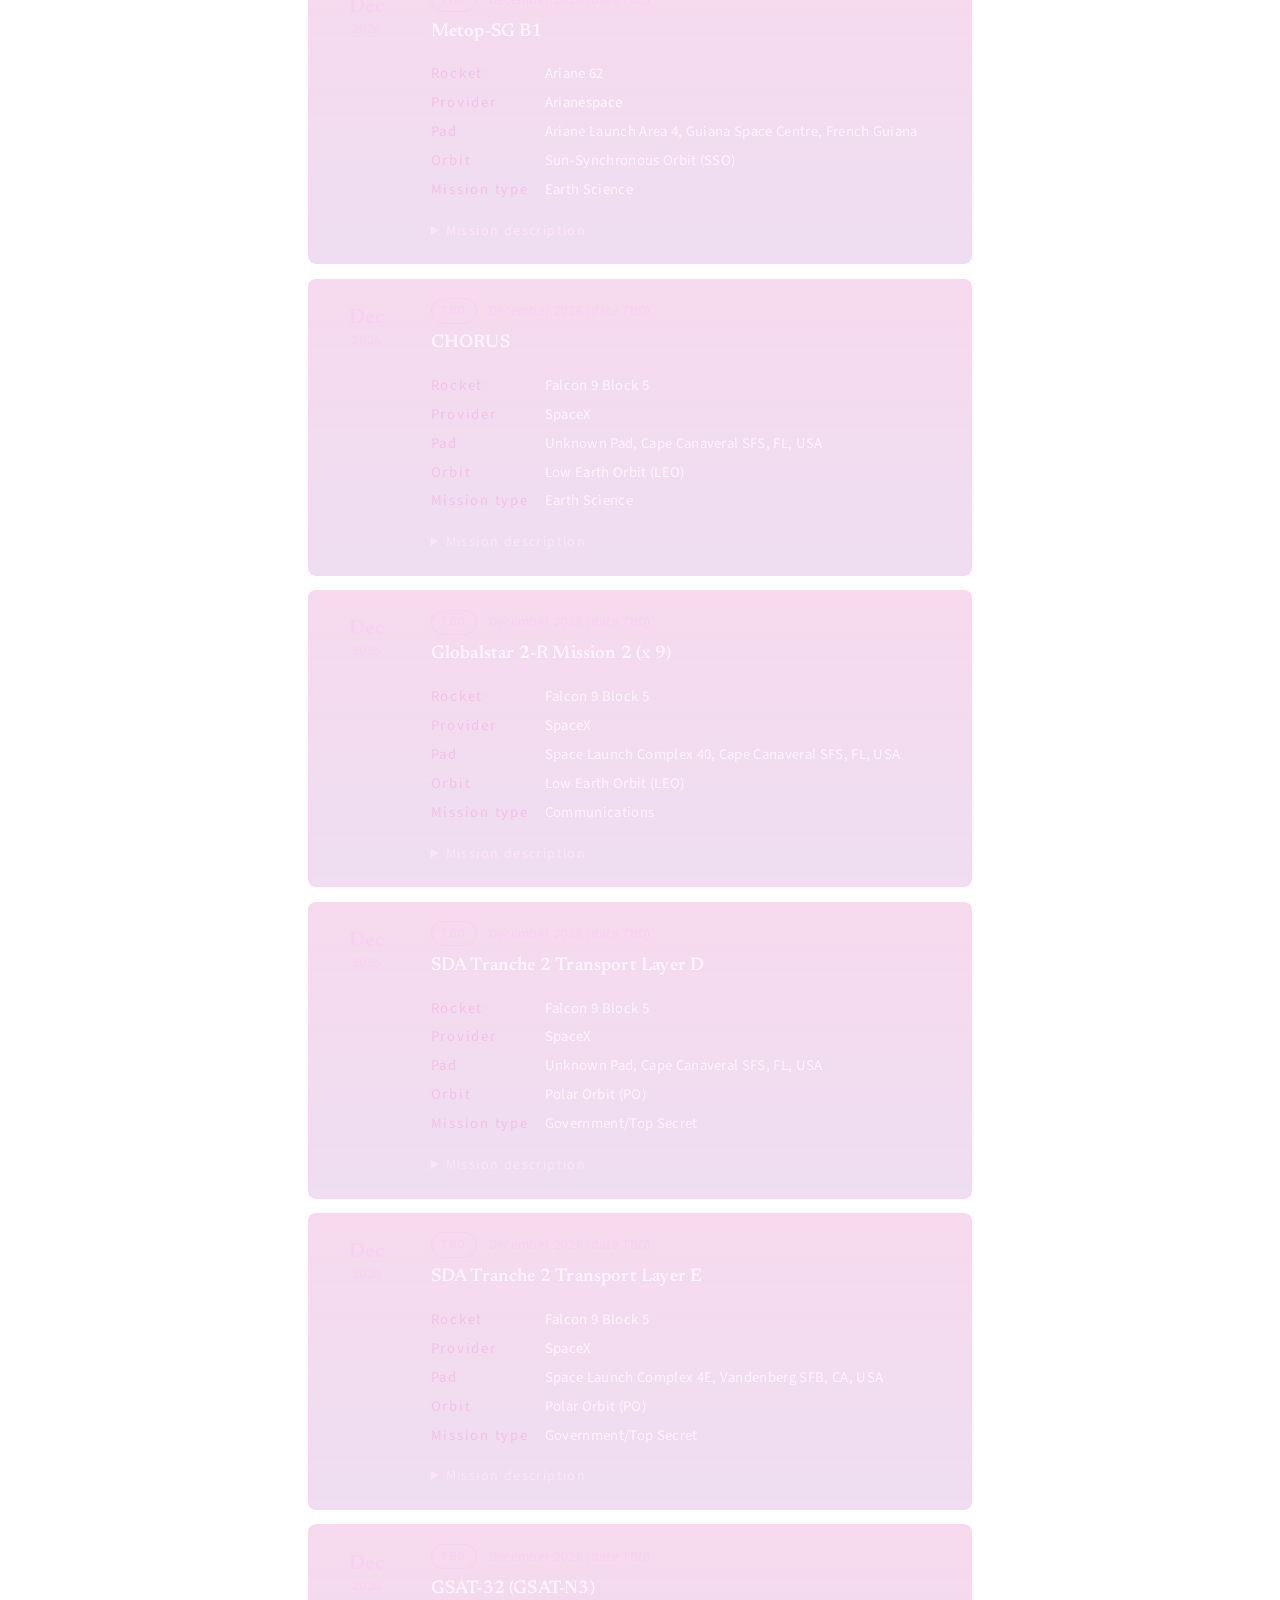
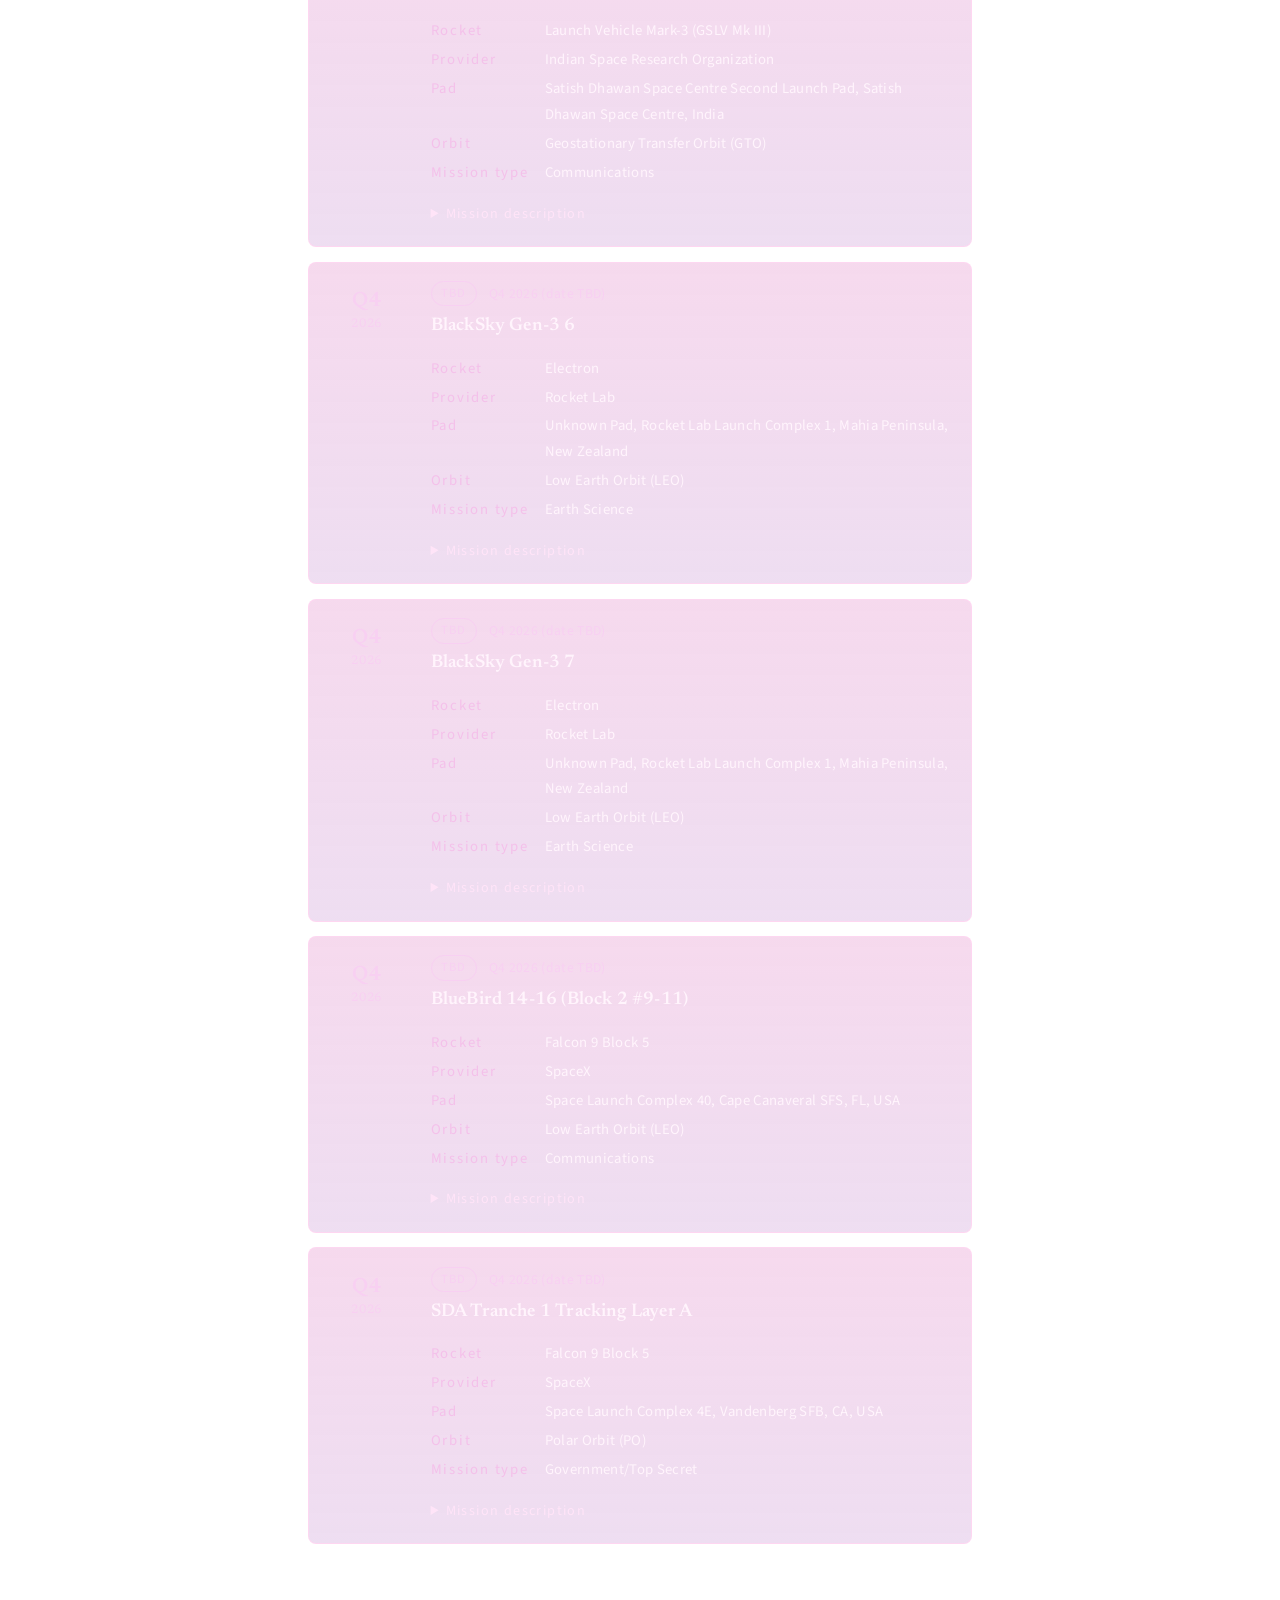
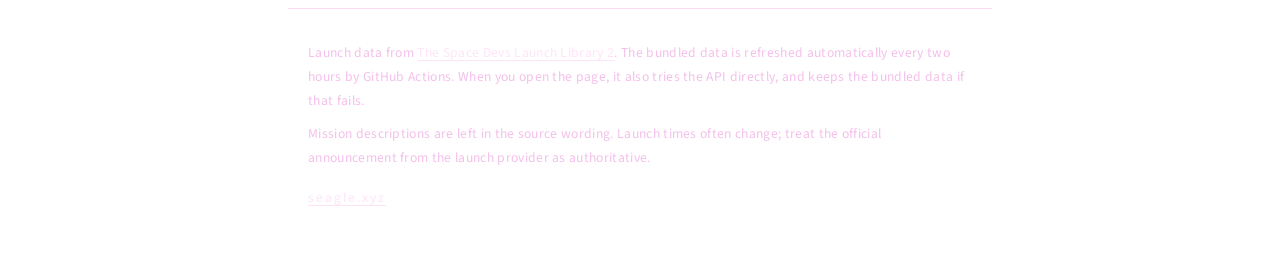
==== commit 61b1e6ef: "Use the approved flat 2D paw on the pink launch page. Replace the masthead ellipse paw and the favic" ====
--- a/pink/index.html
+++ b/pink/index.html
@@ -7,7 +7,7 @@
   <meta name="description" content="Come on meow meow~, let's go l(a)unch! Missions, rockets, pads, and countdowns, shown in your local timezone. Data from The Space Devs Launch Library 2.">
   <meta name="theme-color" content="#d44aa2">
   <meta name="color-scheme" content="light">
-  <link rel="icon" href="data:image/svg+xml,%3Csvg xmlns='http://www.w3.org/2000/svg' viewBox='0 0 32 32'%3E%3Cg fill='%23e7ebf2'%3E%3Cellipse cx='8.6' cy='12.6' rx='3.1' ry='4' transform='rotate(-22 8.6 12.6)'/%3E%3Cellipse cx='13.4' cy='8.4' rx='3.2' ry='4.2' transform='rotate(-7 13.4 8.4)'/%3E%3Cellipse cx='18.6' cy='8.4' rx='3.2' ry='4.2' transform='rotate(7 18.6 8.4)'/%3E%3Cellipse cx='23.4' cy='12.6' rx='3.1' ry='4' transform='rotate(22 23.4 12.6)'/%3E%3Cellipse cx='16' cy='22.2' rx='7.4' ry='6'/%3E%3C/g%3E%3C/svg%3E">
+  <link rel="icon" href="data:image/svg+xml,%3Csvg%20xmlns%3D%22http%3A%2F%2Fwww.w3.org%2F2000%2Fsvg%22%20viewBox%3D%220%200%20120%20120%22%3E%3Cdefs%3E%3ClinearGradient%20id%3D%22paw-silver-icon%22%20x1%3D%2260%22%20y1%3D%228%22%20x2%3D%2260%22%20y2%3D%22116%22%20gradientUnits%3D%22userSpaceOnUse%22%3E%3Cstop%20offset%3D%220%25%22%20stop-color%3D%22%23fbfcfe%22%2F%3E%3Cstop%20offset%3D%2242%25%22%20stop-color%3D%22%23d8dee8%22%2F%3E%3Cstop%20offset%3D%22100%25%22%20stop-color%3D%22%23f4f6fa%22%2F%3E%3C%2FlinearGradient%3E%3C%2Fdefs%3E%3Cg%20fill%3D%22url%28%23paw-silver-icon%29%22%3E%3Cellipse%20cx%3D%2218.82%22%20cy%3D%2256.75%22%20rx%3D%2216.13%22%20ry%3D%2212.19%22%20transform%3D%22rotate%2867.61%2018.82%2056.75%29%22%2F%3E%3Cellipse%20cx%3D%2242.64%22%20cy%3D%2231.27%22%20rx%3D%2218.58%22%20ry%3D%2214.05%22%20transform%3D%22rotate%2883.21%2042.64%2031.27%29%22%2F%3E%3Cellipse%20cx%3D%2277.36%22%20cy%3D%2231.27%22%20rx%3D%2218.58%22%20ry%3D%2214.05%22%20transform%3D%22rotate%2896.76%2077.36%2031.27%29%22%2F%3E%3Cellipse%20cx%3D%22101.18%22%20cy%3D%2256.74%22%20rx%3D%2216.13%22%20ry%3D%2212.19%22%20transform%3D%22rotate%28112.32%20101.18%2056.74%29%22%2F%3E%3Cpath%20d%3D%22M58.46%2049.20L63.60%2049.54L70.11%2052.97L81.77%2064.63L90.00%2075.26L94.46%2083.83L95.83%2089.31L95.14%2096.17L91.71%20102.00L85.54%20106.11L81.43%20107.14L78.00%20107.14L71.83%20105.43L63.60%20100.63L59.14%2099.94L56.40%20100.63L46.46%20106.11L42.00%20107.14L38.57%20107.14L31.71%20104.74L28.63%20102.34L26.23%2099.26L24.51%2094.80L24.17%2089.31L25.54%2083.83L29.31%2076.29L38.23%2064.63L49.89%2052.97L54.34%2050.23L58.11%2049.54Z%22%2F%3E%3C%2Fg%3E%3Cg%20fill%3D%22%23f4b3c8%22%3E%3Cellipse%20cx%3D%2218.82%22%20cy%3D%2256.75%22%20rx%3D%226.13%22%20ry%3D%224.63%22%20transform%3D%22rotate%2867.61%2018.82%2056.75%29%22%2F%3E%3Cellipse%20cx%3D%2242.64%22%20cy%3D%2231.27%22%20rx%3D%227.06%22%20ry%3D%225.34%22%20transform%3D%22rotate%2883.21%2042.64%2031.27%29%22%2F%3E%3Cellipse%20cx%3D%2277.36%22%20cy%3D%2231.27%22%20rx%3D%227.06%22%20ry%3D%225.34%22%20transform%3D%22rotate%2896.76%2077.36%2031.27%29%22%2F%3E%3Cellipse%20cx%3D%22101.18%22%20cy%3D%2256.74%22%20rx%3D%226.13%22%20ry%3D%224.63%22%20transform%3D%22rotate%28112.32%20101.18%2056.74%29%22%2F%3E%3Cpath%20d%3D%22M58.80%2056.38L62.81%2056.65L67.89%2059.33L76.98%2068.42L83.40%2076.71L86.88%2083.39L87.94%2087.67L87.41%2093.02L84.74%2097.57L79.92%20100.78L76.71%20101.58L74.04%20101.58L69.22%20100.24L62.81%2096.50L59.33%2095.96L57.19%2096.50L49.44%20100.78L45.96%20101.58L43.28%20101.58L37.94%2099.71L35.53%2097.84L33.66%2095.43L32.32%2091.95L32.05%2087.67L33.12%2083.39L36.06%2077.51L43.02%2068.42L52.11%2059.33L55.59%2057.19L58.53%2056.65Z%22%2F%3E%3C%2Fg%3E%3C%2Fsvg%3E">
   <link rel="preconnect" href="https://fonts.googleapis.com">
   <link rel="preconnect" href="https://fonts.gstatic.com" crossorigin>
   <link href="https://fonts.googleapis.com/css2?family=Newsreader:opsz,wght@6..72,400;6..72,600;6..72,700&family=Source+Sans+3:wght@300;400;500&display=swap" rel="stylesheet">
@@ -26,11 +26,18 @@
         </linearGradient>
       </defs>
       <g class="paw" fill="url(#paw-silver)">
-        <ellipse cx="26" cy="44" rx="12.5" ry="16" transform="rotate(-22 26 44)" />
-        <ellipse cx="48" cy="28" rx="13" ry="17" transform="rotate(-7 48 28)" />
-        <ellipse cx="72" cy="28" rx="13" ry="17" transform="rotate(7 72 28)" />
-        <ellipse cx="94" cy="44" rx="12.5" ry="16" transform="rotate(22 94 44)" />
-        <path d="M60 66c18.2 0 33 9.2 33 23.5 0 16.5-14.8 26.5-33 26.5S27 106 27 89.5C27 75.2 41.8 66 60 66z" />
+        <ellipse cx="18.82" cy="56.75" rx="16.13" ry="12.19" transform="rotate(67.61 18.82 56.75)" />
+        <ellipse cx="42.64" cy="31.27" rx="18.58" ry="14.05" transform="rotate(83.21 42.64 31.27)" />
+        <ellipse cx="77.36" cy="31.27" rx="18.58" ry="14.05" transform="rotate(96.76 77.36 31.27)" />
+        <ellipse cx="101.18" cy="56.74" rx="16.13" ry="12.19" transform="rotate(112.32 101.18 56.74)" />
+        <path d="M58.46 49.20 L63.60 49.54 L70.11 52.97 L81.77 64.63 L90.00 75.26 L94.46 83.83 L95.83 89.31 L95.14 96.17 L91.71 102.00 L85.54 106.11 L81.43 107.14 L78.00 107.14 L71.83 105.43 L63.60 100.63 L59.14 99.94 L56.40 100.63 L46.46 106.11 L42.00 107.14 L38.57 107.14 L31.71 104.74 L28.63 102.34 L26.23 99.26 L24.51 94.80 L24.17 89.31 L25.54 83.83 L29.31 76.29 L38.23 64.63 L49.89 52.97 L54.34 50.23 L58.11 49.54 Z" />
+      </g>
+      <g class="paw-pads" fill="#f4b3c8">
+        <ellipse cx="18.82" cy="56.75" rx="6.13" ry="4.63" transform="rotate(67.61 18.82 56.75)" />
+        <ellipse cx="42.64" cy="31.27" rx="7.06" ry="5.34" transform="rotate(83.21 42.64 31.27)" />
+        <ellipse cx="77.36" cy="31.27" rx="7.06" ry="5.34" transform="rotate(96.76 77.36 31.27)" />
+        <ellipse cx="101.18" cy="56.74" rx="6.13" ry="4.63" transform="rotate(112.32 101.18 56.74)" />
+        <path d="M58.80 56.38 L62.81 56.65 L67.89 59.33 L76.98 68.42 L83.40 76.71 L86.88 83.39 L87.94 87.67 L87.41 93.02 L84.74 97.57 L79.92 100.78 L76.71 101.58 L74.04 101.58 L69.22 100.24 L62.81 96.50 L59.33 95.96 L57.19 96.50 L49.44 100.78 L45.96 101.58 L43.28 101.58 L37.94 99.71 L35.53 97.84 L33.66 95.43 L32.32 91.95 L32.05 87.67 L33.12 83.39 L36.06 77.51 L43.02 68.42 L52.11 59.33 L55.59 57.19 L58.53 56.65 Z" />
       </g>
     </svg>
     <p class="kicker">An orbital launch log</p>
--- a/pink/styles.css
+++ b/pink/styles.css
@@ -483,4 +483,5 @@
     -webkit-text-fill-color: CanvasText;
   }
   .paw { fill: CanvasText; }
-}
+  .paw-pads { fill: Canvas; }
+}
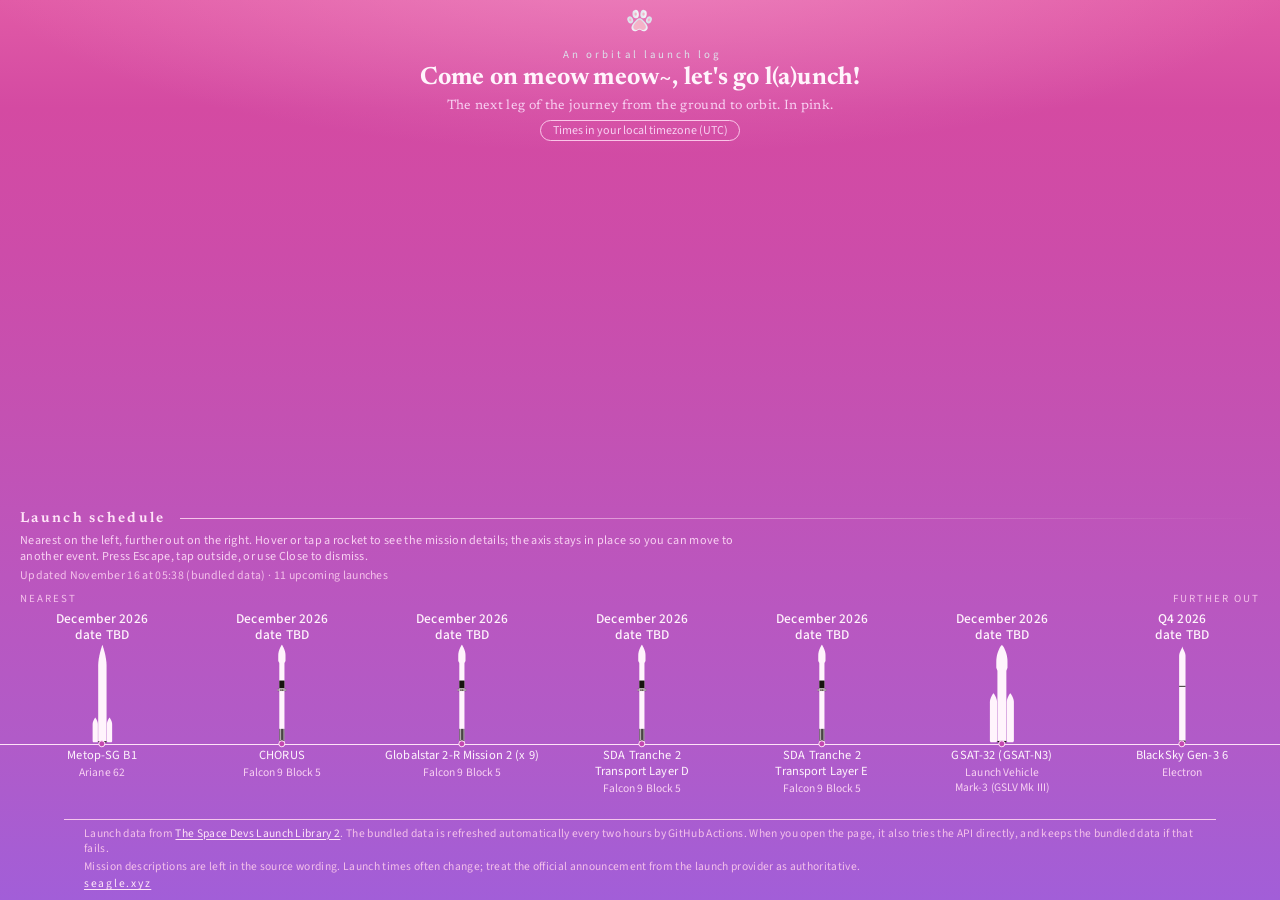
==== commit 42d0e367: "Give the pink page the timeline and keep timezone notes on one line Shorten the timezone pill so it " ====
--- a/pink/index.html
+++ b/pink/index.html
@@ -14,7 +14,7 @@
   <link rel="stylesheet" href="styles.css">
 </head>
 <body>
-  <a class="skip" href="#log">Skip to launch list</a>
+  <a class="skip" href="#schedule">Skip to launch schedule</a>
 
   <header class="masthead">
     <svg class="sigil" viewBox="0 0 120 120" aria-hidden="true" focusable="false">
@@ -43,25 +43,34 @@
     <p class="kicker">An orbital launch log</p>
     <h1>Come on meow meow~, let's go l(a)unch!</h1>
     <p class="lede">The next leg of the journey from the ground to orbit. In pink.</p>
-    <p class="tz-note" id="tz-note">All times are shown in your local timezone.</p>
+    <p class="tz-note" id="tz-note">Times in your local timezone</p>
   </header>
 
   <main>
-    <section class="featured" id="featured" aria-labelledby="featured-heading">
-      <h2 id="featured-heading" class="section-title">Next launch</h2>
-      <div class="featured-body" id="featured-body">
-        <p class="placeholder">Loading launch data…</p>
+    <section class="schedule" id="schedule" aria-labelledby="schedule-heading" tabindex="-1">
+      <div class="schedule-lead">
+        <h2 id="schedule-heading" class="section-title">Launch schedule</h2>
+        <p class="hint">Nearest on the left, further out on the right. Hover or tap a rocket to see the mission details; the axis stays in place so you can move to another event. Press Escape, tap outside, or use Close to dismiss.</p>
+        <p class="log-meta" id="log-meta" aria-live="polite"></p>
+      </div>
+
+      <div class="timeline-dock" id="timeline-dock">
+        <p class="axis-caption"><span>Nearest</span><span>Further out</span></p>
+        <p class="visually-hidden" id="timeline-help">Launches run from soonest to latest. Use Left and Right arrow keys to move between rockets. Focusing a rocket, or pressing Enter, opens its mission details. Escape closes them.</p>
+        <div class="timeline" id="timeline">
+          <div class="timeline-track" id="timeline-track" role="list" aria-describedby="timeline-help" aria-label="Upcoming launches, nearest first">
+            <p class="placeholder">Loading launch data…</p>
+          </div>
+        </div>
       </div>
     </section>
+  </main>
 
-    <section class="log" id="log" aria-labelledby="log-heading" tabindex="-1">
-      <div class="log-head">
-        <h2 id="log-heading" class="section-title">Later launches</h2>
-        <p class="log-meta" id="log-meta" aria-live="polite"></p>
-      </div>
-      <ol class="entries" id="entries"></ol>
-    </section>
-  </main>
+  <div class="overlay" id="overlay" hidden>
+    <div class="overlay-backdrop" data-close="true" aria-hidden="true"></div>
+    <div class="overlay-panel" id="overlay-panel" role="region" aria-label="Mission details"></div>
+  </div>
+  <p class="visually-hidden" id="overlay-live" aria-live="polite"></p>
 
   <footer class="colophon">
     <p>
@@ -72,25 +81,6 @@
     <p class="small"><a href="https://seagle.xyz">seagle.xyz</a></p>
   </footer>
 
-  <template id="tpl-entry">
-    <li class="entry">
-      <div class="entry-date">
-        <span class="entry-day"></span>
-        <span class="entry-month"></span>
-      </div>
-      <article class="entry-main">
-        <p class="entry-status"><span class="badge"></span><span class="entry-when"></span></p>
-        <h3 class="entry-name"></h3>
-        <dl class="facts"></dl>
-        <details class="entry-desc" hidden>
-          <summary>Mission description</summary>
-          <p lang="en"></p>
-        </details>
-        <p class="entry-links"></p>
-      </article>
-    </li>
-  </template>
-
   <script src="app.js" defer></script>
 </body>
 </html>
--- a/pink/styles.css
+++ b/pink/styles.css
@@ -2,14 +2,14 @@
 
 :root {
   --ink: #d44aa2;
-  --card: rgba(176, 42, 146, 0.18);
-  --card-solid: #c447b0;
+  --ink-2: #c447b0;
+  --ink-3: rgba(176, 48, 150, 0.35);
   --line: rgba(255, 214, 242, 0.88);
   --paper: #fff4fc;
   --paper-dim: #f8d0f2;
   --muted: #f4c0ea;
   --gold: #ffe4f8;
-  --gold-soft: rgba(255, 220, 245, 0.2);
+  --gold-soft: rgba(255, 220, 245, 0.22);
   --silver: #e7ebf2;
   --silver-hi: #fbfcfe;
   --silver-mid: #d8dee8;
@@ -22,6 +22,9 @@
 
   --measure: 44rem;
   --radius: 8px;
+  --when-h: 2.7rem;
+  --rocket-h: 8.5rem;
+  --slot: 11.25rem;
 }
 
 *,
@@ -36,6 +39,8 @@
 body {
   margin: 0;
   min-height: 100vh;
+  display: flex;
+  flex-direction: column;
   background:
     radial-gradient(78% 34% at 50% -6%, rgba(255, 188, 222, 0.42), transparent 68%),
     linear-gradient(180deg,
@@ -76,16 +81,28 @@
   background: #d42d92;
   color: #fff5fc;
   border: 1px solid var(--line);
-  z-index: 10;
+  z-index: 30;
 }
 .skip:focus { top: 1rem; }
+
+.visually-hidden {
+  position: absolute;
+  width: 1px;
+  height: 1px;
+  padding: 0;
+  margin: -1px;
+  overflow: hidden;
+  clip: rect(0, 0, 0, 0);
+  white-space: nowrap;
+  border: 0;
+}
 
 /* ---------- Masthead ---------- */
 
 .masthead {
   max-width: var(--measure);
   margin: 0 auto;
-  padding: 3.5rem 1.25rem 1.5rem;
+  padding: 3.5rem 1.25rem 1.25rem;
   text-align: center;
 }
 
@@ -94,7 +111,6 @@
   height: 4.5rem;
   margin-bottom: 0.75rem;
   overflow: visible;
-  color: var(--silver);
 }
 
 .kicker {
@@ -102,7 +118,7 @@
   color: var(--silver);
   font-size: 0.8rem;
   letter-spacing: 0.4em;
-  padding-left: 0.4em; /* offset letter-spacing so the line stays visually centered */
+  padding-left: 0.4em;
   background-image: linear-gradient(180deg, var(--silver-hi) 0%, var(--silver-mid) 46%, #f4f6fa 100%);
   -webkit-background-clip: text;
   background-clip: text;
@@ -110,13 +126,13 @@
 }
 
 h1 {
-  margin: 0.45rem 0 0.7rem;
+  margin: 0.45rem 0 0.55rem;
   font-family: var(--serif);
   font-weight: 700;
-  font-size: clamp(1.7rem, 4.5vw, 2.28rem);
-  letter-spacing: 0.012em;
-  padding-left: 0.012em;
-  line-height: 1.28;
+  font-size: clamp(1.35rem, 6.4vw, 1.85rem);
+  letter-spacing: 0.01em;
+  padding-left: 0.01em;
+  line-height: 1.25;
   text-wrap: balance;
   color: var(--paper);
 }
@@ -129,20 +145,42 @@
 }
 
 .tz-note {
-  display: inline-block;
-  margin: 1.5rem 0 0;
-  padding: 0.35rem 0.9rem;
+  display: block;
+  width: max-content;
+  max-width: 100%;
+  margin: 0.7rem auto 0;
+  padding: 0.12rem 0.55rem;
   border: 1px solid var(--line);
   border-radius: 999px;
   color: var(--paper-dim);
-  font-size: 0.85rem;
-}
-
-/* ---------- Shared ---------- */
+  font-size: clamp(0.58rem, 2.45vw, 0.78rem);
+  line-height: 1.25;
+  letter-spacing: 0;
+  white-space: nowrap;
+}
+
+/* ---------- Page column ---------- */
 
 main {
-  max-width: var(--measure);
-  margin: 0 auto;
+  flex: 1 0 auto;
+  display: flex;
+  flex-direction: column;
+  width: 100%;
+  max-width: none;
+  margin: 0;
+  padding: 0;
+}
+
+.schedule {
+  flex: 1;
+  display: flex;
+  flex-direction: column;
+  justify-content: flex-end;
+  min-height: 24rem;
+  outline: none;
+}
+
+.schedule-lead {
   padding: 0 1.25rem;
 }
 
@@ -150,7 +188,7 @@
   display: flex;
   align-items: center;
   gap: 0.9rem;
-  margin: 0 0 1.25rem;
+  margin: 0 0 0.55rem;
   font-family: var(--serif);
   font-weight: 600;
   font-size: 1.05rem;
@@ -163,6 +201,22 @@
   height: 1px;
   background: linear-gradient(to right, var(--line), transparent);
 }
+
+.hint {
+  margin: 0;
+  max-width: 46rem;
+  color: var(--paper-dim);
+  font-size: 0.92rem;
+  line-height: 1.45;
+}
+
+.log-meta {
+  margin: 0.35rem 0 0.85rem;
+  font-size: 0.82rem;
+  color: var(--muted);
+}
+
+/* ---------- Shared bits reused in the overlay ---------- */
 
 .badge {
   display: inline-block;
@@ -174,8 +228,8 @@
   white-space: nowrap;
   color: var(--paper-dim);
 }
-.badge[data-tone="go"] { color: var(--paper); }
-.badge[data-tone="flight"] { color: var(--paper); background: var(--gold-soft); }
+.badge[data-tone="go"] { color: var(--sage); }
+.badge[data-tone="flight"] { color: var(--gold); background: var(--gold-soft); }
 .badge[data-tone="hold"] { color: var(--rust); }
 .badge[data-tone="tbc"] { color: var(--sky); }
 
@@ -184,78 +238,19 @@
   color: var(--paper-dim);
   font-family: var(--serif);
   text-align: center;
-  padding: 2rem 0;
-}
-
-/* ---------- Next launch ---------- */
-
-.featured {
-  margin: 2.5rem 0 3.5rem;
-}
-
-.featured-card {
-  position: relative;
-  border: 1px solid var(--line);
-  border-radius: var(--radius);
-  background: linear-gradient(180deg, rgba(214, 84, 176, 0.28), rgba(168, 46, 156, 0.22));
-  overflow: hidden;
-}
-
-.featured-figure {
-  margin: 0;
-  position: relative;
-  aspect-ratio: 16 / 7;
-  background: rgba(176, 48, 150, 0.28);
-}
-.featured-figure img {
+  padding: 2rem 1rem 2.5rem;
   width: 100%;
-  height: 100%;
-  object-fit: cover;
-  display: block;
-  filter: saturate(0.92) brightness(0.98);
-}
-.featured-figure::after {
-  content: "";
-  position: absolute;
-  inset: 0;
-  background: linear-gradient(180deg, transparent 52%, rgba(196, 64, 168, 0.55) 100%);
-}
-.featured-figure figcaption {
-  position: absolute;
-  right: 0.75rem;
-  bottom: 0.4rem;
-  z-index: 1;
-  font-size: 0.7rem;
-  color: var(--paper);
-}
-
-.featured-text {
-  padding: 1.25rem 1.25rem 1.5rem;
-}
-
-.featured-name {
-  margin: 0.6rem 0 0.25rem;
-  font-family: var(--serif);
-  font-weight: 700;
-  font-size: clamp(1.45rem, 5vw, 2rem);
-  line-height: 1.35;
-  letter-spacing: 0.01em;
-  color: var(--paper);
-}
-.featured-sub {
-  margin: 0;
-  color: var(--paper-dim);
 }
 
 .countdown {
-  margin: 1.5rem 0 0.5rem;
+  margin: 1rem 0 0.35rem;
   display: grid;
   grid-template-columns: repeat(4, 1fr);
   gap: 0.5rem;
   text-align: center;
 }
 .countdown-unit {
-  padding: 0.75rem 0.25rem 0.5rem;
+  padding: 0.65rem 0.25rem 0.45rem;
   border: 1px solid var(--line);
   border-radius: 6px;
   background: rgba(255, 226, 246, 0.12);
@@ -264,51 +259,38 @@
   display: block;
   font-family: var(--serif);
   font-weight: 600;
-  font-size: clamp(1.9rem, 9vw, 3rem);
+  font-size: clamp(1.6rem, 4vw, 2.4rem);
   line-height: 1.1;
   font-variant-numeric: tabular-nums lining-nums;
-  color: var(--paper);
 }
 .countdown-label {
   display: block;
-  margin-top: 0.25rem;
-  font-size: 0.78rem;
-  color: var(--paper-dim);
-  letter-spacing: 0.2em;
-  padding-left: 0.2em;
+  margin-top: 0.2rem;
+  font-size: 0.72rem;
+  color: var(--paper-dim);
+  letter-spacing: 0.16em;
+  padding-left: 0.16em;
 }
 .countdown-note {
-  margin: 0.5rem 0 0;
+  margin: 0.45rem 0 0;
   text-align: center;
-  font-size: 0.85rem;
+  font-size: 0.82rem;
   color: var(--paper-dim);
 }
 .countdown-message {
-  margin: 1.5rem 0 0.5rem;
-  padding: 1rem;
-  border: 1px solid var(--line);
-  border-radius: 6px;
+  margin: 0.85rem 0 0.35rem;
+  padding: 0.85rem 0.5rem;
+  border-top: 1px solid var(--gold);
   text-align: center;
   font-family: var(--serif);
-  font-size: 1.15rem;
-  color: var(--paper);
-}
-
-.featured-when {
-  margin: 1.25rem 0 0;
-  font-family: var(--serif);
-  font-size: 1.1rem;
-  text-align: center;
-  color: var(--paper);
-}
-
-/* ---------- Fact list ---------- */
+  font-size: 1.05rem;
+}
 
 .facts {
   display: grid;
   grid-template-columns: max-content 1fr;
   gap: 0.2rem 1rem;
-  margin: 1rem 0 0;
+  margin: 0.85rem 0 0;
   font-size: 0.92rem;
 }
 .facts dt {
@@ -318,41 +300,16 @@
 .facts dd {
   margin: 0;
   overflow-wrap: anywhere;
-  color: var(--paper);
-}
-
-/* ---------- Description and links ---------- */
-
-.entry-desc,
-.featured-desc {
-  margin-top: 1rem;
-}
-summary {
-  cursor: pointer;
-  color: var(--gold);
-  font-size: 0.88rem;
-  letter-spacing: 0.1em;
-  width: fit-content;
-}
-details p,
-.featured-desc p {
-  margin: 0.5rem 0 0;
-  color: var(--paper-dim);
-  font-size: 0.92rem;
-  line-height: 1.7;
-  letter-spacing: 0;
-  white-space: pre-line;
-}
-
-.entry-links,
+}
+
 .featured-links {
   display: flex;
   flex-wrap: wrap;
   gap: 0.4rem 1rem;
-  margin: 1rem 0 0;
+  margin: 0.85rem 0 0;
   font-size: 0.9rem;
 }
-.entry-links:empty { display: none; }
+.featured-links:empty { display: none; }
 .watch::before {
   content: "▸ ";
   font-size: 0.8em;
@@ -367,84 +324,332 @@
   font-size: 0.75rem;
 }
 
-/* ---------- Later launches ---------- */
-
-.log { margin-bottom: 4rem; }
-.log:focus { outline: none; }
-
-.log-head .section-title { margin-bottom: 0.25rem; }
-.log-meta {
-  margin: 0 0 1.5rem;
-  font-size: 0.82rem;
+/* ---------- Timeline ---------- */
+
+.timeline-dock {
+  padding: 0 0 0.35rem;
+}
+
+.axis-caption {
+  display: flex;
+  justify-content: space-between;
+  gap: 1rem;
+  margin: 0;
+  padding: 0 1.25rem 0.3rem;
   color: var(--muted);
-}
-
-.entries {
-  list-style: none;
-  margin: 0;
-  padding: 0;
+  font-size: 0.68rem;
+  letter-spacing: 0.18em;
+  text-transform: uppercase;
+}
+
+.timeline {
+  overflow-x: auto;
+  overflow-y: hidden;
+  overscroll-behavior-x: contain;
+  scroll-padding-inline: 1.25rem;
+  padding-bottom: 0.2rem;
+  scrollbar-color: var(--line) transparent;
+  scrollbar-width: thin;
+}
+.timeline::-webkit-scrollbar { height: 8px; }
+.timeline::-webkit-scrollbar-track { background: transparent; }
+.timeline::-webkit-scrollbar-thumb {
+  background: var(--line);
+  border-radius: 99px;
+}
+
+.timeline-track {
+  --axis: calc(var(--when-h) + var(--rocket-h) + 2px);
+  position: relative;
+  display: flex;
+  align-items: flex-start;
+  width: max(100%, calc(var(--count, 1) * var(--slot) + 1.5rem));
+  min-height: calc(var(--axis) + 5.6rem);
+  padding: 0 0.75rem 0.35rem;
+}
+
+.timeline-track::before {
+  content: "";
+  position: absolute;
+  left: 0;
+  right: 0;
+  top: var(--axis);
+  height: 1px;
+  background: var(--gold);
+  z-index: 0;
+  pointer-events: none;
+}
+
+.event {
+  position: relative;
+  flex: 1 1 0;
+  min-width: var(--slot);
+  z-index: 1;
+}
+
+.event-btn {
+  position: relative;
   display: flex;
   flex-direction: column;
-  gap: 0.9rem;
-}
-
-.entry {
+  align-items: center;
+  width: 100%;
+  margin: 0;
+  padding: 0 0.4rem 0.2rem;
+  border: 0;
+  background: transparent;
+  color: inherit;
+  font: inherit;
+  letter-spacing: inherit;
+  text-align: center;
+  cursor: pointer;
+  user-select: none;
+  appearance: none;
+  -webkit-appearance: none;
+}
+.event-btn:focus-visible { outline-offset: 4px; }
+
+/* Date and time share one cream and one weight, so the date is not the dimmer line. */
+.event-when {
+  height: var(--when-h);
+  display: flex;
+  flex-direction: column;
+  align-items: center;
+  justify-content: flex-end;
+  gap: 0.02rem;
+  width: 100%;
+}
+.event-date,
+.event-time {
+  display: block;
+  max-width: 100%;
+  color: var(--paper);
+  font-weight: 500;
+  font-size: 0.84rem;
+  line-height: 1.2;
+  letter-spacing: 0.01em;
+  font-variant-numeric: tabular-nums lining-nums;
+  white-space: nowrap;
+}
+.event.is-active .event-date,
+.event.is-active .event-time { color: var(--gold); }
+
+.event-rocket {
+  height: var(--rocket-h);
+  width: 100%;
+  display: flex;
+  align-items: flex-end;
+  justify-content: center;
+  color: var(--paper);
+}
+.event.is-active .event-rocket { color: var(--gold); }
+.event-rocket svg {
+  height: 100%;
+  width: auto;
+  display: block;
+  overflow: visible;
+}
+
+.rocket-svg .rk-body { fill: currentColor; }
+.rocket-svg .rk-ink { fill: #16130f; }
+.rocket-svg .rk-ink-2 { fill: #3a342c; }
+.rocket-svg .rk-bell {
+  fill: #2c2822;
+  stroke: currentColor;
+  stroke-width: 0.065;
+}
+.rocket-svg .rk-grid,
+.rocket-svg .rk-seam {
+  fill: none;
+  stroke: #16130f;
+  stroke-width: 0.1;
+  stroke-linecap: square;
+}
+.rocket-svg .rk-seam { stroke-width: 0.16; stroke-linecap: round; }
+.rocket-svg .rk-grid-light {
+  fill: none;
+  stroke: #d9d0c2;
+  stroke-width: 0.1;
+  stroke-linecap: square;
+}
+.event.is-active .rocket-svg .rk-grid-light { stroke: #f3ead8; }
+
+.event-marker {
+  position: absolute;
+  top: var(--axis);
+  left: 50%;
+  width: 0.46rem;
+  height: 0.46rem;
+  margin: 0;
+  border: 1.5px solid var(--gold);
+  border-radius: 50%;
+  background: #c447b0;
+  transform: translate(-50%, -50%);
+  z-index: 2;
+  pointer-events: none;
+}
+.event.is-active .event-marker { background: var(--gold); }
+
+.event-caption {
+  width: 100%;
+  margin-top: 0.72rem;
+  min-height: 4.15rem;
+}
+.event-mission,
+.event-vehicle {
+  display: -webkit-box;
+  -webkit-box-orient: vertical;
+  overflow: hidden;
+  max-width: 100%;
+  overflow-wrap: break-word;
+  text-wrap: balance;
+}
+.event-mission {
+  -webkit-line-clamp: 2;
+  color: var(--paper);
+  font-size: 0.78rem;
+  line-height: 1.25;
+  letter-spacing: 0.01em;
+}
+.event-vehicle {
+  -webkit-line-clamp: 2;
+  margin-top: 0.14rem;
+  color: var(--paper-dim);
+  font-size: 0.72rem;
+  line-height: 1.25;
+  letter-spacing: 0.01em;
+}
+
+/* ---------- Mission overlay ---------- */
+
+.overlay {
+  position: fixed;
+  z-index: 20;
+  display: none;
+  overflow: hidden;
+  pointer-events: none;
+}
+.overlay.is-open { display: block; }
+.overlay[hidden] { display: none; }
+
+.overlay-backdrop {
+  position: absolute;
+  inset: 0;
+  background: rgba(120, 24, 96, 0.38);
+  pointer-events: auto;
+}
+
+.overlay-panel {
+  position: absolute;
+  left: 50%;
+  bottom: 0.4rem;
+  transform: translateX(-50%);
+  width: min(54rem, calc(100% - 1.25rem));
+  max-height: calc(100% - 0.8rem);
+  overflow: auto;
+  pointer-events: auto;
+  overscroll-behavior: contain;
+}
+
+.mission-frame { position: relative; }
+
+.mission-card {
   display: grid;
-  grid-template-columns: 3.6rem 1fr;
-  gap: 1rem;
-  padding: 1.15rem 1.1rem 1.25rem;
+  grid-template-columns: minmax(9.5rem, 16.5rem) minmax(0, 1fr);
   border: 1px solid var(--line);
-  border-radius: var(--radius);
-  background: linear-gradient(180deg, rgba(214, 84, 176, 0.22), rgba(150, 48, 170, 0.16));
-}
-.entry:last-child { border-bottom: 1px solid var(--line); }
-
-.entry-date {
-  text-align: center;
-  font-family: var(--serif);
-  line-height: 1.15;
-  padding-top: 0.2rem;
+  border-radius: 10px;
+  background: linear-gradient(180deg, rgba(214, 84, 176, 0.94), rgba(150, 48, 170, 0.92));
+  box-shadow: 0 22px 60px rgba(0, 0, 0, 0.45);
+  overflow: hidden;
+}
+.mission-card.no-photo { grid-template-columns: 1fr; }
+
+.mission-figure {
+  margin: 0;
+  position: relative;
+  min-height: 100%;
+  background: var(--ink-3);
+}
+.mission-figure img {
+  position: absolute;
+  inset: 0;
+  width: 100%;
+  height: 100%;
+  object-fit: cover;
+  display: block;
+  filter: saturate(0.78) brightness(0.82);
+}
+.mission-figure figcaption {
+  position: absolute;
+  left: 0.7rem;
+  right: 0.7rem;
+  bottom: 0.45rem;
+  z-index: 1;
   color: var(--paper);
-}
-.entry-day {
-  display: block;
-  font-size: 1.9rem;
-  font-weight: 600;
-  font-variant-numeric: lining-nums;
-}
-.entry-month {
-  display: block;
-  margin-top: 0.2rem;
-  font-size: 0.78rem;
-  color: var(--paper-dim);
-  letter-spacing: 0.05em;
-}
-.entry-date[data-vague="true"] .entry-day {
-  color: var(--paper-dim);
-  font-size: 1.3rem;
-  padding-top: 0.35rem;
-}
-
-.entry-main { min-width: 0; }
+  font-size: 0.72rem;
+  line-height: 1.3;
+  text-shadow: 0 1px 2px rgba(0, 0, 0, 0.8);
+}
+
+.mission-body {
+  min-width: 0;
+  padding: 1.05rem 1.2rem 1.15rem;
+}
+
+.overlay-close {
+  position: absolute;
+  top: 0.5rem;
+  right: 0.5rem;
+  z-index: 3;
+  width: 2rem;
+  height: 2rem;
+  border: 1px solid var(--line);
+  border-radius: 999px;
+  background: rgba(180, 48, 150, 0.92);
+  color: var(--paper);
+  font-size: 1.25rem;
+  line-height: 1;
+  cursor: pointer;
+}
+.overlay-close:hover { color: var(--gold); border-color: var(--gold); }
 
 .entry-status {
   display: flex;
   flex-wrap: wrap;
   align-items: center;
-  gap: 0.35rem 0.75rem;
-  margin: 0;
-  font-size: 0.85rem;
-  color: var(--paper-dim);
-}
-
-.entry-name {
-  margin: 0.4rem 0 0;
+  gap: 0.35rem 0.7rem;
+  margin: 0;
+  padding-right: 2.2rem;
+  font-size: 0.88rem;
+  color: var(--paper-dim);
+}
+
+.mission-name {
+  margin: 0.45rem 0 0;
   font-family: var(--serif);
-  font-weight: 600;
-  font-size: 1.15rem;
-  line-height: 1.45;
+  font-weight: 700;
+  font-size: clamp(1.35rem, 3vw, 1.85rem);
+  line-height: 1.25;
   letter-spacing: 0.01em;
-  color: var(--paper);
+}
+.mission-rocket {
+  margin: 0.15rem 0 0;
+  color: var(--paper-dim);
+}
+
+.mission-when {
+  margin: 0.85rem 0 0;
+  font-family: var(--serif);
+  font-size: 1.05rem;
+  text-align: center;
+}
+
+.mission-desc {
+  margin: 0.85rem 0 0;
+  color: var(--paper-dim);
+  font-size: 0.92rem;
+  line-height: 1.65;
+  letter-spacing: 0;
+  white-space: pre-line;
 }
 
 /* ---------- Footer ---------- */
@@ -452,7 +657,7 @@
 .colophon {
   max-width: var(--measure);
   margin: 0 auto;
-  padding: 2rem 1.25rem 3rem;
+  padding: 1.25rem 1.25rem 1.75rem;
   border-top: 1px solid var(--line);
   color: var(--muted);
   font-size: 0.85rem;
@@ -460,13 +665,144 @@
 .colophon p { margin: 0 0 0.6rem; }
 .colophon .small { margin-top: 1rem; letter-spacing: 0.15em; }
 
-/* ---------- Wider screens ---------- */
-
-@media (min-width: 40rem) {
-  .masthead { padding-top: 5rem; }
-  .featured-text { padding: 1.75rem 2.25rem 2rem; }
-  .entry { grid-template-columns: 5rem 1fr; gap: 1.5rem; }
-  .entry-day { font-size: 2.3rem; }
+/* ---------- Laptop and desktop: one screen, title on one line ---------- */
+
+@media (min-width: 721px) {
+  body {
+    height: 100vh;
+    height: 100dvh;
+    overflow: hidden;
+  }
+
+  .masthead {
+    max-width: none;
+    padding: 0.7rem 1.5rem 0.3rem;
+  }
+  .sigil {
+    width: 2.25rem;
+    height: 2.25rem;
+    margin-bottom: 0.1rem;
+  }
+  .kicker {
+    font-size: 0.68rem;
+    letter-spacing: 0.28em;
+  }
+  h1 {
+    white-space: nowrap;
+    font-size: clamp(1.02rem, 1.95vw, 1.95rem);
+    letter-spacing: 0.008em;
+    padding-left: 0.008em;
+    line-height: 1.15;
+    margin: 0.08rem 0 0.2rem;
+    text-wrap: nowrap;
+  }
+  .lede {
+    font-size: 0.92rem;
+    line-height: 1.35;
+    max-width: 46em;
+  }
+  .tz-note {
+    margin-top: 0.4rem;
+    padding: 0.12rem 0.7rem;
+    font-size: 0.75rem;
+  }
+
+  .schedule { min-height: 0; }
+  .section-title {
+    margin-bottom: 0.15rem;
+    font-size: 0.9rem;
+    letter-spacing: 0.16em;
+  }
+  .hint {
+    font-size: 0.8rem;
+    line-height: 1.3;
+  }
+  .log-meta {
+    margin: 0.08rem 0 0.3rem;
+    font-size: 0.74rem;
+  }
+  .axis-caption { padding-bottom: 0.05rem; }
+  .timeline { padding-bottom: 0; }
+  .timeline-track {
+    min-height: calc(var(--axis) + 4.35rem);
+    padding-bottom: 0.1rem;
+  }
+  .event-caption {
+    margin-top: 0.4rem;
+    min-height: 3.35rem;
+  }
+
+  .colophon {
+    max-width: 72rem;
+    padding: 0.35rem 1.25rem 0.4rem;
+    font-size: 0.72rem;
+    line-height: 1.35;
+  }
+  .colophon p { margin: 0 0 0.12rem; }
+  .colophon .small { margin-top: 0.08rem; }
+}
+
+@media (min-width: 721px) and (max-height: 1100px) {
+  :root {
+    --rocket-h: 6.15rem;
+    --when-h: 2.15rem;
+  }
+  .masthead { padding-top: 0.45rem; padding-bottom: 0.15rem; }
+  .sigil { width: 1.7rem; height: 1.7rem; }
+  .lede { font-size: 0.84rem; }
+  .tz-note { margin-top: 0.28rem; }
+  .hint { font-size: 0.76rem; }
+  .log-meta { margin-bottom: 0.15rem; }
+
+  .mission-card { grid-template-columns: 8.75rem minmax(0, 1fr); }
+  .mission-body { padding: 0.45rem 0.75rem 0.5rem; }
+  .mission-name { font-size: 1.15rem; margin-top: 0.1rem; line-height: 1.15; }
+  .mission-rocket { font-size: 0.82rem; }
+  .entry-status { font-size: 0.78rem; gap: 0.2rem 0.5rem; }
+  .countdown { margin: 0.3rem 0 0.05rem; gap: 0.28rem; }
+  .countdown-unit { padding: 0.2rem 0.1rem 0.15rem; }
+  .countdown-num { font-size: 1.15rem; }
+  .countdown-label { font-size: 0.6rem; letter-spacing: 0.1em; margin-top: 0.05rem; }
+  .countdown-note { margin-top: 0.1rem; font-size: 0.68rem; }
+  .countdown-message { margin: 0.3rem 0 0.1rem; padding: 0.35rem 0.3rem; font-size: 0.88rem; }
+  .mission-when { margin-top: 0.2rem; font-size: 0.86rem; }
+  .facts { margin-top: 0.28rem; font-size: 0.75rem; gap: 0 0.6rem; line-height: 1.35; }
+  .mission-desc { margin-top: 0.28rem; font-size: 0.75rem; line-height: 1.35; }
+  .featured-links { margin-top: 0.22rem; font-size: 0.75rem; }
+}
+
+/* ---------- Narrow screens ---------- */
+
+@media (max-width: 720px) {
+  /* Two full columns across the screen. vw, not a percentage of the track, so the width cannot loop. */
+  :root { --slot: calc((100vw - 0.75rem) / 2); --rocket-h: 7.2rem; }
+  .timeline { scroll-snap-type: x mandatory; }
+  .event { scroll-snap-align: start; }
+  .masthead { padding: 1.35rem 0.75rem 0.55rem; }
+  h1 {
+    white-space: normal;
+    font-size: clamp(1.2rem, 5.6vw, 1.65rem);
+    letter-spacing: 0.01em;
+    padding-left: 0.01em;
+    line-height: 1.25;
+    text-wrap: balance;
+  }
+  .tz-note {
+    margin-top: 0.55rem;
+    padding: 0.08rem 0.4rem;
+    font-size: clamp(0.56rem, 2.35vw, 0.7rem);
+  }
+  .schedule { min-height: 0; }
+  .hint { font-size: 0.86rem; }
+  .mission-card { grid-template-columns: 1fr; }
+  .mission-figure { height: 9.5rem; min-height: 0; }
+  .mission-body { padding: 0.9rem 0.9rem 1rem; }
+  .facts { grid-template-columns: minmax(5.2rem, max-content) minmax(0, 1fr); gap: 0.2rem 0.65rem; }
+}
+
+@media (max-width: 380px) {
+  .event-date,
+  .event-time { font-size: 0.78rem; }
 }
 
 /* ---------- Reduced motion ---------- */
@@ -476,7 +812,12 @@
 }
 
 @media (forced-colors: active) {
-  .badge, .countdown-unit, .entry, .featured-card { border: 1px solid CanvasText; }
+  .badge,
+  .countdown-unit,
+  .event-marker,
+  .mission-card,
+  .overlay-close { border: 1px solid CanvasText; }
+  .timeline-track::before { background: CanvasText; }
   .kicker {
     background-image: none;
     color: CanvasText;
